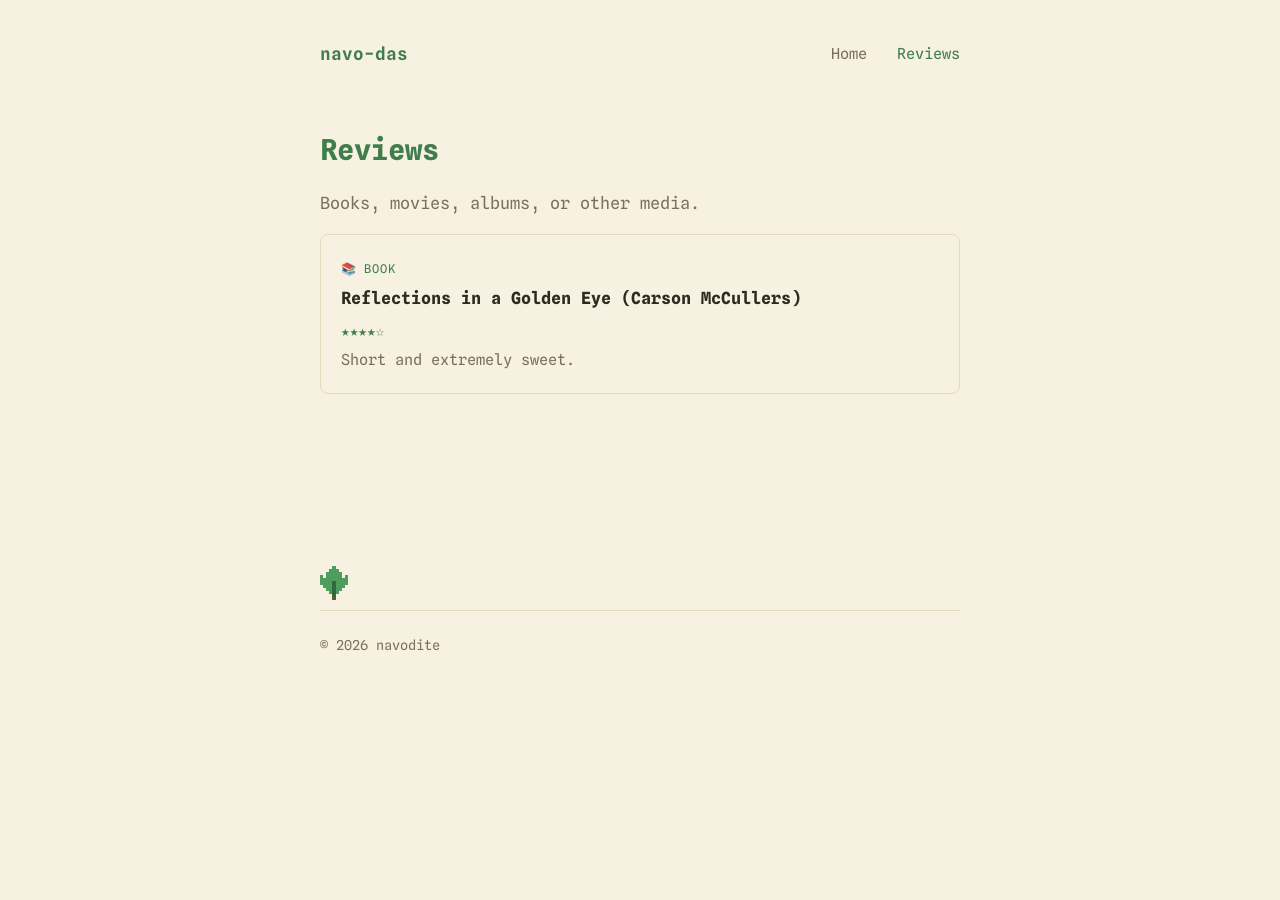
==== blog/index.html @ 0d3fb1ba "rename blog to review in nav" ====
<!DOCTYPE html>
<html lang="en">
<head>
  <meta charset="UTF-8">
  <meta name="viewport" content="width=device-width, initial-scale=1.0">
  <title>Reviews — navo-das</title>
  <link rel="preconnect" href="https://fonts.googleapis.com">
  <link rel="preconnect" href="https://fonts.gstatic.com" crossorigin>
  <link href="https://fonts.googleapis.com/css2?family=Spline+Sans+Mono:wght@400;500;600;700&display=swap" rel="stylesheet">
  <link rel="stylesheet" href="../css/style.css">
</head>
<body>
  <div class="wrapper">
    <header class="site-header">
      <a class="brand" href="../index.html">navo-das</a>
      <nav class="site-nav">
        <a href="../index.html">Home</a>
        <a href="index.html" class="active">Reviews</a>
      </nav>
    </header>

    <main>
      <h1>Reviews</h1>
      <p class="tagline">Books, movies, albums, or other media.</p>

      <!--
        Add one review-entry per review, newest first, e.g.:

        <div class="review-entry">
          <span class="review-category">Book</span>
          <h3><a class="title-link" href="posts/your-review.html">Title</a></h3>
          <span class="review-rating">★★★★☆</span>
          <p class="excerpt">One-line summary of your take.</p>
        </div>

        Category is free text: Book, Movie, or Album.
        Copy blog/posts/example-post.html as a starting template for new reviews.
      -->

      <div class="review-entry">
        <span class="review-category">📚 Book</span>
        <h3><a class="title-link" href="posts/reflections-in-a-golden-eye.html">Reflections in a Golden Eye (Carson McCullers)</a></h3>
        <span class="review-rating">★★★★☆</span>
        <p class="excerpt">Short and extremely sweet.</p>
      </div>
    </main>

    <footer class="site-footer">
      &copy; 2026 navodite
    </footer>
  </div>

  <script src="../js/leaf.js" defer></script>
</body>
</html>
---- css/style.css ----
:root {
  --bg: #f7f1e1;
  --text: #2e2a20;
  --muted: #7a715c;
  --accent: #3f7d4c;
  --border: #e4d9bd;
  --max-width: 640px;
}

* {
  box-sizing: border-box;
}

body {
  margin: 0;
  padding: 0 1.5rem;
  background: var(--bg);
  color: var(--text);
  font-family: "Spline Sans Mono", ui-monospace, SFMono-Regular, Menlo, monospace;
  line-height: 1.6;
}

.wrapper {
  max-width: var(--max-width);
  margin: 0 auto;
}

header.site-header {
  display: flex;
  align-items: center;
  justify-content: space-between;
  padding: 2.5rem 0 1.5rem;
}

header.site-header a.brand {
  font-weight: 600;
  font-size: 1.1rem;
  color: var(--accent);
  text-decoration: none;
}

nav.site-nav a {
  color: var(--muted);
  text-decoration: none;
  margin-left: 1.25rem;
  font-size: 0.95rem;
}

nav.site-nav a:hover,
nav.site-nav a.active {
  color: var(--accent);
}

main {
  padding: 1rem 0 3rem;
  min-height: 50vh;
}

h1, h2, h3 {
  color: var(--accent);
}

h1 {
  font-size: 1.8rem;
  margin-bottom: 0.5rem;
}

h2 {
  font-size: 1.3rem;
  margin-top: 2rem;
}

p {
  color: var(--text);
}

p.tagline {
  color: var(--muted);
  font-size: 1.05rem;
}

a {
  color: var(--accent);
}

a:hover {
  color: var(--accent);
  text-decoration: none;
}

.links {
  margin-top: 1.5rem;
  display: flex;
  gap: 1rem;
}

.links a {
  display: flex;
  align-items: center;
  gap: 0.4rem;
  color: var(--muted);
  text-decoration: none;
  border: 1px solid var(--border);
  padding: 0.4rem 0.8rem;
  border-radius: 6px;
  font-size: 0.9rem;
}

.links a:hover {
  color: var(--accent);
  border-color: var(--accent);
}

.links .icon {
  width: 14px;
  height: 14px;
  flex-shrink: 0;
  shape-rendering: crispEdges;
}

.review-entry {
  border: 1px solid var(--border);
  border-radius: 8px;
  padding: 1.25rem;
  margin-bottom: 1rem;
}

.review-category {
  display: inline-block;
  color: var(--accent);
  font-size: 0.75rem;
  text-transform: uppercase;
  letter-spacing: 0.06em;
  margin-bottom: 0.4rem;
}

.review-entry h3 {
  margin: 0 0 0.4rem;
  font-size: 1.05rem;
}

.review-entry .excerpt {
  color: var(--muted);
  margin: 0;
  font-size: 0.95rem;
}

.review-entry a.title-link {
  color: var(--text);
  text-decoration: none;
}

.review-entry a.title-link:hover {
  color: var(--accent);
}

.review-rating {
  color: var(--accent);
  font-size: 0.9rem;
  display: inline-block;
  margin-bottom: 0.4rem;
}

.review-meta {
  display: flex;
  gap: 1rem;
  align-items: center;
  margin-bottom: 1.5rem;
}

.post-date {
  color: var(--muted);
  font-size: 0.85rem;
}

.empty-state {
  color: var(--muted);
  font-style: italic;
}

footer.site-footer {
  border-top: 1px solid var(--border);
  padding: 1.5rem 0 2.5rem;
  color: var(--muted);
  font-size: 0.85rem;
}

/* Wind-blown pixel leaf, drifting above the footer divider */

.leaf-strip {
  position: relative;
  width: 100%;
  height: 60px;
  margin-top: 0.5rem;
  overflow: hidden;
  pointer-events: none;
}

.leaf {
  position: absolute;
  top: 16px;
  left: 0;
  width: 28px;
  height: 34px;
  cursor: pointer;
  pointer-events: auto;
  shape-rendering: crispEdges;
}

.leaf.drifting {
  animation: leaf-drift 14s ease-in-out infinite;
}

.leaf.poof {
  animation: leaf-poof 0.5s ease-out forwards;
}

@keyframes leaf-drift {
  0%   { transform: translate(calc(var(--drift-w, 600px) * -0.08), 0) rotate(-8deg); }
  25%  { transform: translate(calc(var(--drift-w, 600px) * 0.22), -12px) rotate(6deg); }
  50%  { transform: translate(calc(var(--drift-w, 600px) * 0.50), 4px) rotate(-6deg); }
  75%  { transform: translate(calc(var(--drift-w, 600px) * 0.78), -8px) rotate(8deg); }
  100% { transform: translate(calc(var(--drift-w, 600px) * 1.08), 0) rotate(-8deg); }
}

@keyframes leaf-poof {
  0% { transform: scale(1) rotate(0deg); opacity: 1; }
  60% { transform: scale(1.7) rotate(30deg); opacity: 0.55; }
  100% { transform: scale(2.4) rotate(55deg); opacity: 0; }
}

@media (prefers-reduced-motion: reduce) {
  .leaf-strip {
    display: none;
  }
}
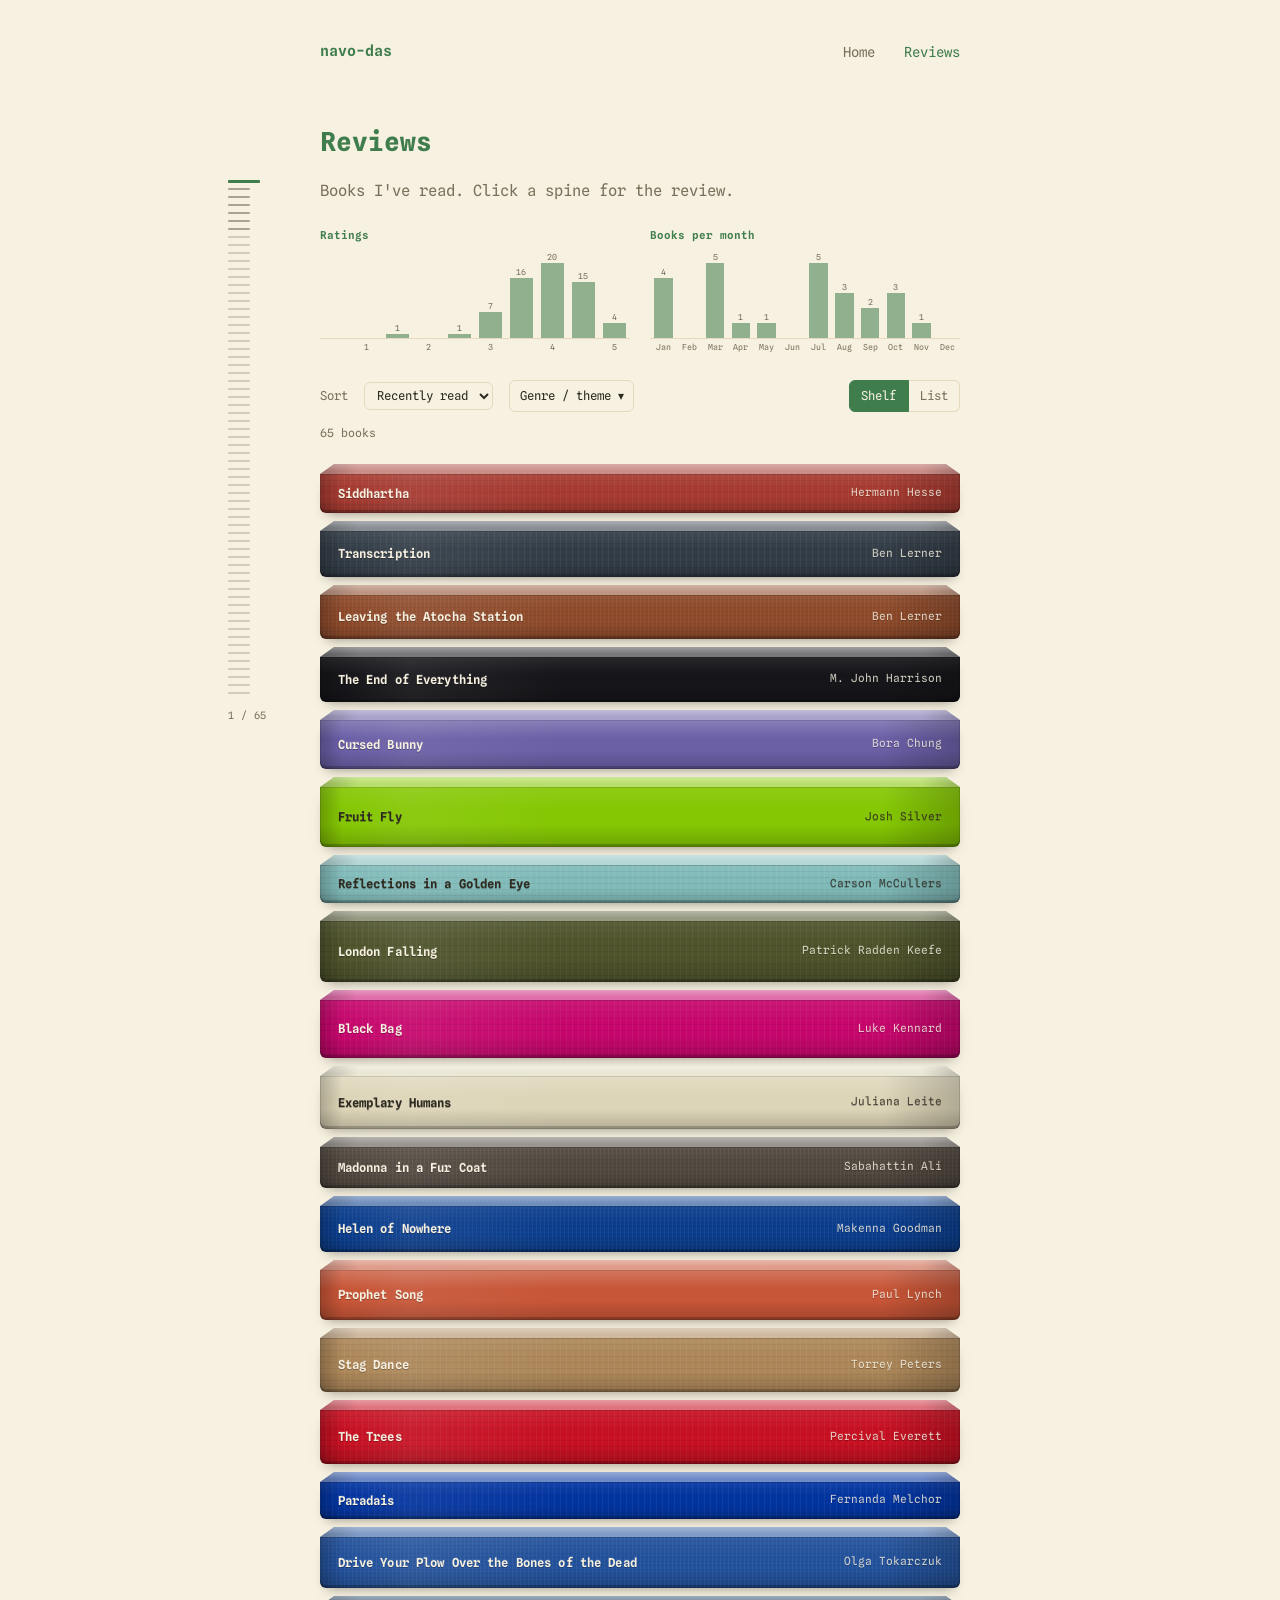
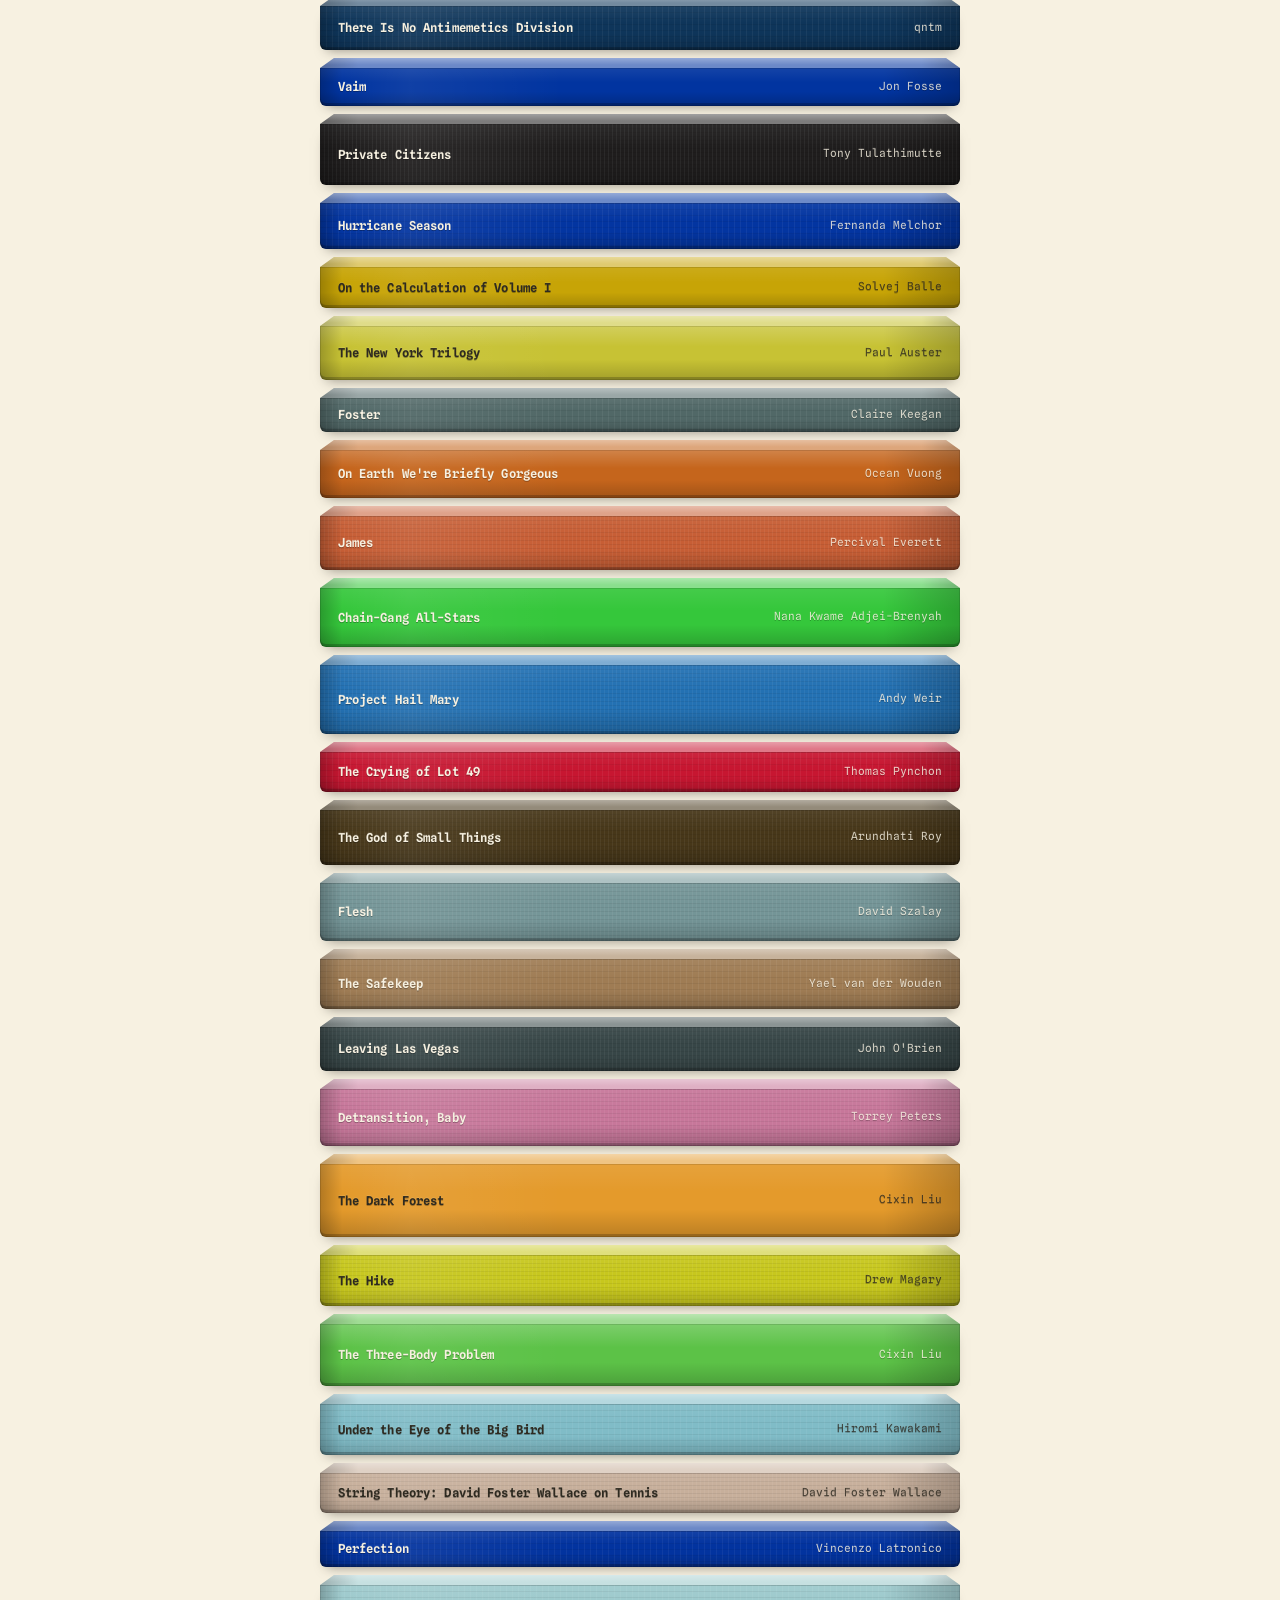
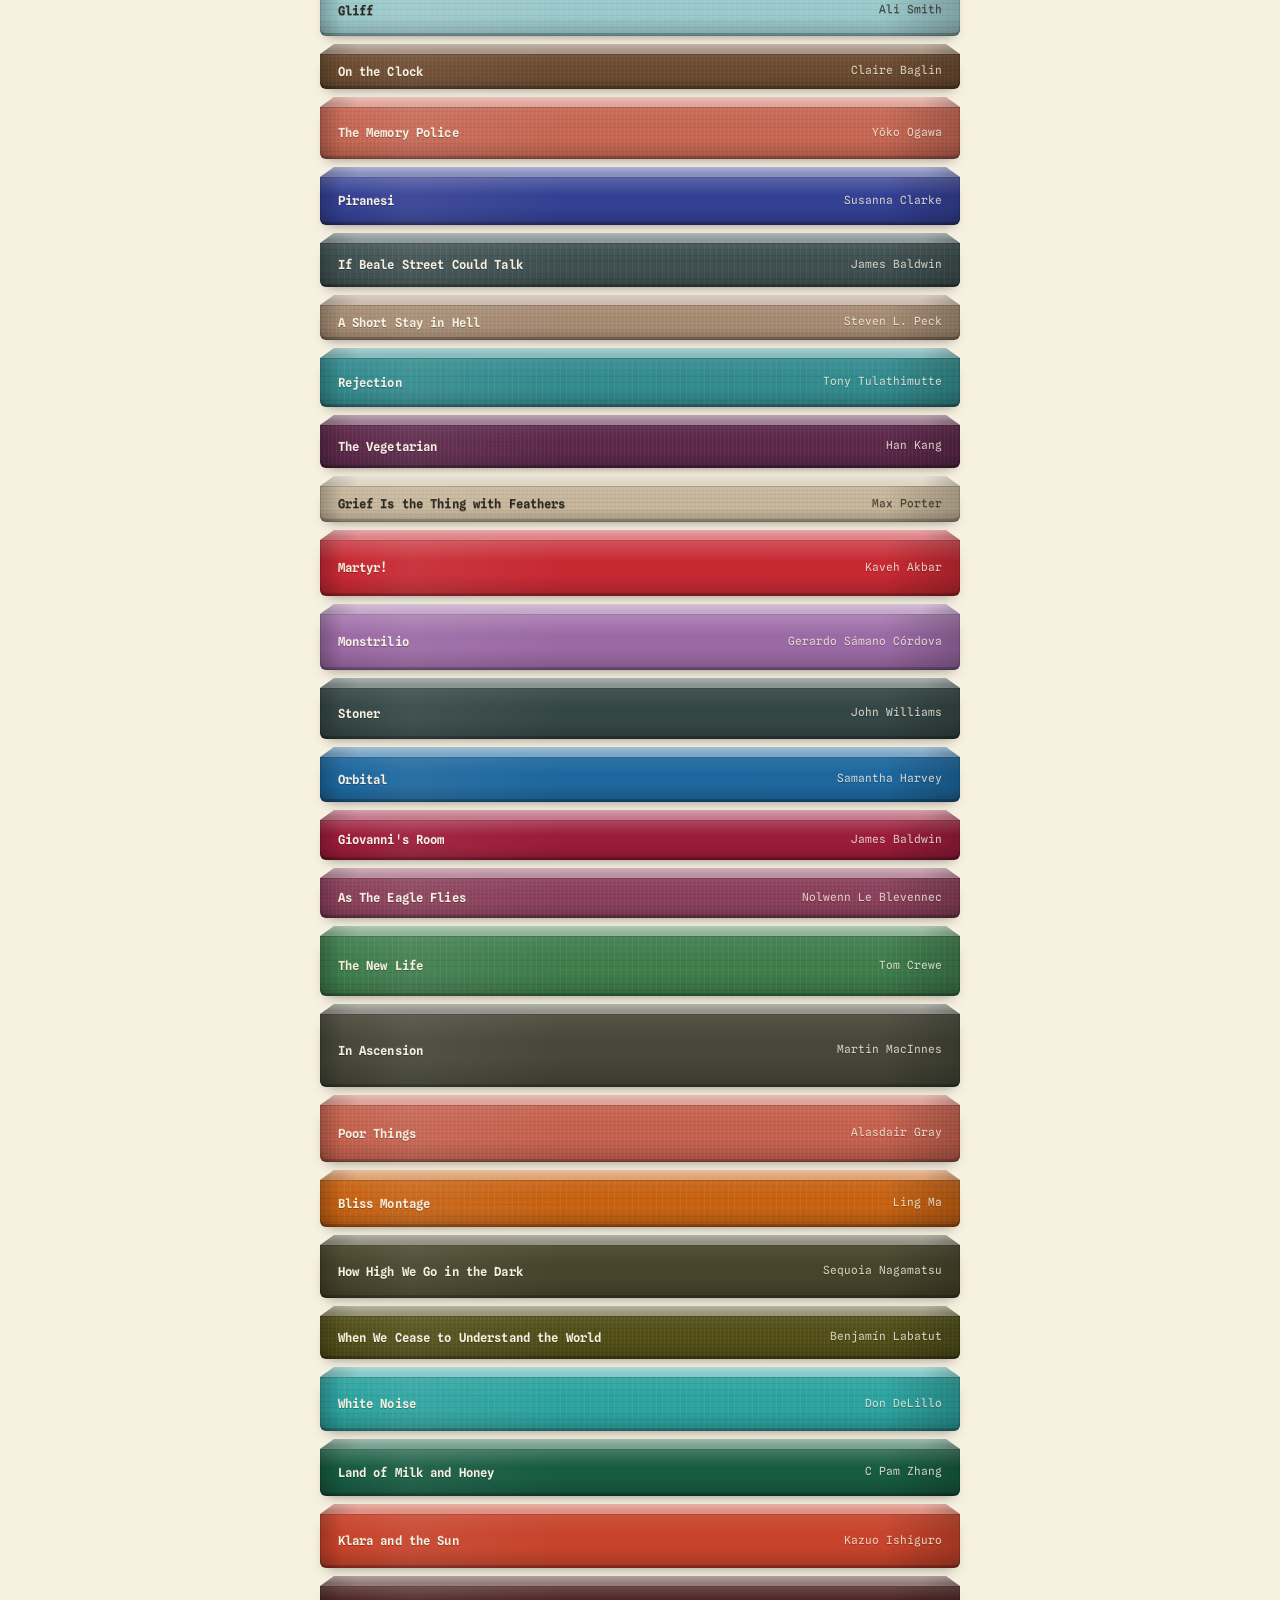
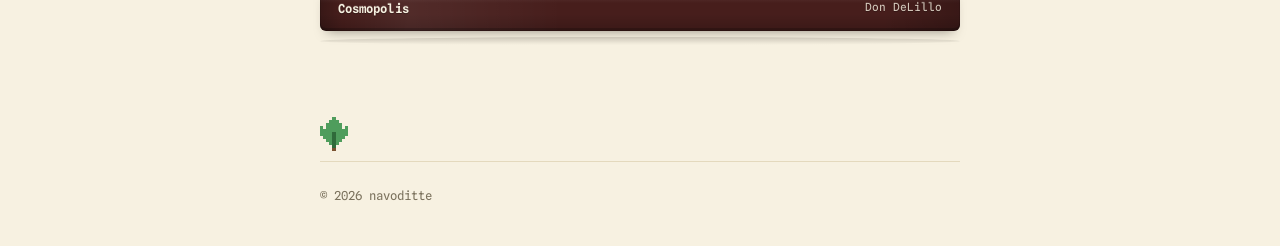
==== commit 651871e3: "Rebuild reviews as a data-driven bookshelf Books live in data/books.json (65 imported from StoryGrap" ====
--- a/blog/index.html
+++ b/blog/index.html
@@ -8,6 +8,7 @@
   <link rel="preconnect" href="https://fonts.gstatic.com" crossorigin>
   <link href="https://fonts.googleapis.com/css2?family=Spline+Sans+Mono:wght@400;500;600;700&display=swap" rel="stylesheet">
   <link rel="stylesheet" href="../css/style.css">
+  <link rel="stylesheet" href="../css/reviews.css">
 </head>
 <body>
   <div class="wrapper">
@@ -21,35 +22,57 @@
 
     <main>
       <h1>Reviews</h1>
-      <p class="tagline">Books, movies, albums, or other media.</p>
+      <p class="tagline">Books I've read. Click a spine for the review.</p>
 
-      <!--
-        Add one review-entry per review, newest first, e.g.:
+      <section class="charts" aria-label="Reading stats">
+        <figure class="chart">
+          <figcaption>Ratings</figcaption>
+          <div id="chart-ratings"></div>
+        </figure>
+        <figure class="chart">
+          <figcaption>Books per month</figcaption>
+          <div id="chart-months"></div>
+        </figure>
+      </section>
 
-        <div class="review-entry">
-          <span class="review-category">Book</span>
-          <h3><a class="title-link" href="posts/your-review.html">Title</a></h3>
-          <span class="review-rating">★★★★☆</span>
-          <p class="excerpt">One-line summary of your take.</p>
+      <div class="controls">
+        <label for="sort">Sort</label>
+        <select id="sort"></select>
+        <div class="tag-menu" id="tag-menu" hidden>
+          <button type="button" class="tag-btn" id="tag-btn" aria-haspopup="true" aria-expanded="false" aria-controls="tag-panel">
+            Genre / theme <span class="tag-badge" id="tag-badge"></span> <span aria-hidden="true">▾</span>
+          </button>
+          <div class="tag-panel" id="tag-panel" hidden role="group" aria-label="Filter by genre or theme (books must have all selected)">
+            <div class="tag-panel-head">
+              <span>Must have all selected</span>
+              <button type="button" class="tag-clear" id="tag-clear" hidden>Clear</button>
+            </div>
+            <div class="tag-list" id="tag-list"></div>
+          </div>
         </div>
+        <div class="view-toggle" id="views" role="group" aria-label="View">
+          <button type="button" data-view="shelf" aria-pressed="true">Shelf</button>
+          <button type="button" data-view="list" aria-pressed="false">List</button>
+        </div>
+      </div>
+      <p class="count" id="count" aria-live="polite"></p>
 
-        Category is free text: Book, Movie, or Album.
-        Copy blog/posts/example-post.html as a starting template for new reviews.
-      -->
-
-      <div class="review-entry">
-        <span class="review-category">📚 Book</span>
-        <h3><a class="title-link" href="posts/reflections-in-a-golden-eye.html">Reflections in a Golden Eye (Carson McCullers)</a></h3>
-        <span class="review-rating">★★★★☆</span>
-        <p class="excerpt">Short and extremely sweet.</p>
-      </div>
+      <div id="shelf" class="shelf"></div>
+      <noscript><p class="empty-state">The shelf needs JavaScript. The raw list lives in <a href="../data/books.json">books.json</a>.</p></noscript>
     </main>
 
+    <div class="backdrop" id="backdrop"></div>
+    <aside class="panel" id="panel" role="dialog" aria-modal="true" aria-labelledby="panel-title" aria-hidden="true" inert>
+      <button type="button" class="panel-close" id="panel-close" aria-label="Close review">&times;</button>
+      <div id="panel-body"></div>
+    </aside>
+
     <footer class="site-footer">
-      &copy; 2026 navodite
+      &copy; 2026 navoditte
     </footer>
   </div>
 
+  <script src="../js/reviews.js" defer></script>
   <script src="../js/leaf.js" defer></script>
 </body>
 </html>
--- a/css/style.css
+++ b/css/style.css
@@ -16,6 +16,7 @@
   padding: 0 1.5rem;
   background: var(--bg);
   color: var(--text);
+  font-size: 0.917rem;
   font-family: "Spline Sans Mono", ui-monospace, SFMono-Regular, Menlo, monospace;
   line-height: 1.6;
 }
@@ -34,7 +35,7 @@
 
 header.site-header a.brand {
   font-weight: 600;
-  font-size: 1.1rem;
+  font-size: 0.933rem;
   color: var(--accent);
   text-decoration: none;
 }
@@ -43,7 +44,7 @@
   color: var(--muted);
   text-decoration: none;
   margin-left: 1.25rem;
-  font-size: 0.95rem;
+  font-size: 0.867rem;
 }
 
 nav.site-nav a:hover,
@@ -61,12 +62,12 @@
 }
 
 h1 {
-  font-size: 1.8rem;
+  font-size: 1.633rem;
   margin-bottom: 0.5rem;
 }
 
 h2 {
-  font-size: 1.3rem;
+  font-size: 1.133rem;
   margin-top: 2rem;
 }
 
@@ -76,7 +77,7 @@
 
 p.tagline {
   color: var(--muted);
-  font-size: 1.05rem;
+  font-size: 0.967rem;
 }
 
 a {
@@ -103,7 +104,7 @@
   border: 1px solid var(--border);
   padding: 0.4rem 0.8rem;
   border-radius: 6px;
-  font-size: 0.9rem;
+  font-size: 0.817rem;
 }
 
 .links a:hover {
@@ -128,7 +129,7 @@
 .review-category {
   display: inline-block;
   color: var(--accent);
-  font-size: 0.75rem;
+  font-size: 0.667rem;
   text-transform: uppercase;
   letter-spacing: 0.06em;
   margin-bottom: 0.4rem;
@@ -136,13 +137,13 @@
 
 .review-entry h3 {
   margin: 0 0 0.4rem;
-  font-size: 1.05rem;
+  font-size: 0.883rem;
 }
 
 .review-entry .excerpt {
   color: var(--muted);
   margin: 0;
-  font-size: 0.95rem;
+  font-size: 0.867rem;
 }
 
 .review-entry a.title-link {
@@ -156,7 +157,7 @@
 
 .review-rating {
   color: var(--accent);
-  font-size: 0.9rem;
+  font-size: 0.817rem;
   display: inline-block;
   margin-bottom: 0.4rem;
 }
@@ -170,7 +171,7 @@
 
 .post-date {
   color: var(--muted);
-  font-size: 0.85rem;
+  font-size: 0.767rem;
 }
 
 .empty-state {
@@ -182,7 +183,7 @@
   border-top: 1px solid var(--border);
   padding: 1.5rem 0 2.5rem;
   color: var(--muted);
-  font-size: 0.85rem;
+  font-size: 0.767rem;
 }
 
 /* Wind-blown pixel leaf, drifting above the footer divider */
--- a/css/reviews.css
+++ b/css/reviews.css
@@ -0,0 +1,648 @@
+/* Controls */
+
+.controls {
+  display: flex;
+  flex-wrap: wrap;
+  align-items: center;
+  gap: 0.75rem 1rem;
+  margin: 1.5rem 0 0.75rem;
+  font-size: 0.767rem;
+}
+
+.controls label {
+  color: var(--muted);
+}
+
+.controls select {
+  font: inherit;
+  color: var(--text);
+  background: var(--bg);
+  border: 1px solid var(--border);
+  border-radius: 6px;
+  padding: 0.3rem 0.5rem;
+}
+
+.controls select:hover,
+.controls select:focus-visible {
+  border-color: var(--accent);
+  outline: none;
+}
+
+.view-toggle {
+  display: flex;
+  margin-left: auto;
+}
+
+.view-toggle button {
+  font: inherit;
+  color: var(--muted);
+  background: none;
+  border: 1px solid var(--border);
+  padding: 0.3rem 0.7rem;
+  cursor: pointer;
+}
+
+.view-toggle button:first-child { border-radius: 6px 0 0 6px; }
+.view-toggle button:last-child { border-radius: 0 6px 6px 0; border-left: 0; }
+
+.view-toggle button[aria-pressed="true"] {
+  color: var(--bg);
+  background: var(--accent);
+  border-color: var(--accent);
+}
+
+.chip {
+  font: inherit;
+  font-size: 0.697rem;
+  color: var(--muted);
+  background: none;
+  border: 1px solid var(--border);
+  border-radius: 999px;
+  padding: 0.15rem 0.65rem;
+  cursor: pointer;
+}
+
+.chip:hover,
+.chip.on {
+  color: var(--accent);
+  border-color: var(--accent);
+}
+
+.chip.on {
+  background: rgba(63, 125, 76, 0.1);
+}
+
+.count {
+  color: var(--muted);
+  font-size: 0.717rem;
+  margin: 0 0 1.25rem;
+}
+
+/* Tag multiselect */
+
+.tag-menu {
+  position: relative;
+}
+
+.tag-btn {
+  font: inherit;
+  color: var(--text);
+  background: var(--bg);
+  border: 1px solid var(--border);
+  border-radius: 6px;
+  padding: 0.3rem 0.6rem;
+  cursor: pointer;
+}
+
+.tag-btn:hover,
+.tag-btn:focus-visible,
+.tag-btn.active {
+  border-color: var(--accent);
+  outline: none;
+}
+
+.tag-badge:not(:empty) {
+  display: inline-block;
+  min-width: 1.3em;
+  padding: 0 0.3em;
+  margin: 0 0.1em;
+  text-align: center;
+  color: var(--bg);
+  background: var(--accent);
+  border-radius: 999px;
+  font-size: 0.667rem;
+}
+
+.tag-panel {
+  position: absolute;
+  top: calc(100% + 4px);
+  left: 0;
+  z-index: 40;
+  width: min(280px, calc(100vw - 3rem));
+  background: var(--bg);
+  border: 1px solid var(--border);
+  border-radius: 8px;
+  box-shadow: 0 8px 24px rgba(46, 42, 32, 0.12);
+}
+
+.tag-panel-head {
+  display: flex;
+  justify-content: space-between;
+  align-items: center;
+  padding: 0.5rem 0.75rem;
+  color: var(--muted);
+  font-size: 0.667rem;
+  border-bottom: 1px solid var(--border);
+}
+
+.tag-clear {
+  font: inherit;
+  font-size: 0.667rem;
+  color: var(--accent);
+  background: none;
+  border: 0;
+  padding: 0;
+  cursor: pointer;
+  text-decoration: underline;
+}
+
+.tag-list {
+  max-height: 260px;
+  overflow-y: auto;
+  padding: 0.25rem 0;
+}
+
+.tag-option {
+  display: flex;
+  align-items: center;
+  gap: 0.6rem;
+  padding: 0.3rem 0.75rem;
+  cursor: pointer;
+}
+
+.tag-option:hover {
+  background: rgba(63, 125, 76, 0.08);
+}
+
+.tag-option input {
+  accent-color: var(--accent);
+}
+
+.tag-name {
+  flex: 1;
+}
+
+.tag-count {
+  color: var(--muted);
+  font-size: 0.667rem;
+}
+
+/* Charts */
+
+.charts {
+  display: grid;
+  grid-template-columns: 1fr 1fr;
+  gap: 1.25rem;
+  margin: 1.5rem 0 0;
+}
+
+.chart {
+  margin: 0;
+  min-width: 0;
+}
+
+.chart figcaption {
+  color: var(--accent);
+  font-weight: 600;
+  font-size: 0.683rem;
+  margin-bottom: 0.25rem;
+}
+
+.chart-svg {
+  display: block;
+  width: 100%;
+  height: auto;
+  shape-rendering: crispEdges;
+}
+
+.chart-svg .axis {
+  stroke: var(--border);
+  stroke-width: 1;
+}
+
+.chart-svg .bar rect {
+  fill: var(--accent);
+  opacity: 0.55;
+}
+
+.chart-svg .bar.strong rect,
+.chart-svg .bar:hover rect {
+  opacity: 1;
+}
+
+.chart-svg text {
+  font-family: inherit;
+  fill: var(--muted);
+}
+
+.chart-svg .val { font-size: 8px; }
+.chart-svg .lab { font-size: 8px; }
+
+@media (max-width: 560px) {
+  .charts { grid-template-columns: 1fr; }
+}
+
+/* Stars */
+
+.stars {
+  display: inline-flex;
+  letter-spacing: 0.05em;
+  line-height: 1;
+}
+
+.star {
+  background: linear-gradient(90deg, var(--accent) var(--f, 0%), var(--border) var(--f, 0%));
+  -webkit-background-clip: text;
+  background-clip: text;
+  color: transparent;
+}
+
+/* Shelf view: a stack of lit slabs */
+
+@property --sheen {
+  syntax: "<percentage>";
+  inherits: false;
+  initial-value: 140%;
+}
+
+.stack {
+  --weave-coarse: url("data:image/svg+xml,%3Csvg xmlns='http://www.w3.org/2000/svg' width='6' height='6'%3E%3Crect width='6' height='1' fill='%23000' fill-opacity='.06'/%3E%3Crect width='1' height='6' fill='%23fff' fill-opacity='.05'/%3E%3C/svg%3E");
+  --weave: url("data:image/svg+xml,%3Csvg xmlns='http://www.w3.org/2000/svg' width='4' height='4'%3E%3Crect width='4' height='1' fill='%23000' fill-opacity='.06'/%3E%3Crect width='1' height='4' fill='%23fff' fill-opacity='.05'/%3E%3C/svg%3E");
+
+  display: flex;
+  flex-direction: column;
+  align-items: stretch;
+  gap: 18px;
+  padding-top: 12px;
+}
+
+.spine {
+  --tex-a: none;
+  --tex-size: auto;
+  --gloss: 0.08;
+
+  position: relative;
+  isolation: isolate;
+  display: flex;
+  align-items: center;
+  justify-content: space-between;
+  gap: 1rem;
+  width: 100%;
+  height: var(--h);
+  padding: 0 1.1rem;
+  font: inherit;
+  font-size: 0.767rem;
+  color: var(--fg);
+  border: 0;
+  border-radius: 0 0 6px 6px;
+  text-align: left;
+  cursor: pointer;
+  background-color: var(--c);
+  background-image:
+    linear-gradient(105deg, transparent 28%, rgba(255, 255, 255, 0.11) 50%, transparent 72%),
+    linear-gradient(90deg, rgba(0, 0, 0, 0.22) 0, rgba(0, 0, 0, 0) 3.5%, rgba(255, 255, 255, 0.06) 14%, rgba(255, 255, 255, 0) 38%, rgba(0, 0, 0, 0) 88%, rgba(0, 0, 0, 0.2) 100%),
+    linear-gradient(180deg, rgba(255, 255, 255, var(--gloss)) 0, rgba(255, 255, 255, 0) 38%, rgba(0, 0, 0, 0) 62%, rgba(0, 0, 0, 0.18) 100%),
+    var(--tex-a);
+  background-size: 260% 100%, auto, auto, var(--tex-size);
+  background-position: var(--sheen) 0, 0 0, 0 0, 0 0;
+  background-repeat: no-repeat, no-repeat, no-repeat, repeat;
+  box-shadow:
+    inset 0 -3px 0 rgba(0, 0, 0, 0.2),
+    inset 0 0 0 1px rgba(0, 0, 0, 0.12),
+    0 7px 12px -7px rgba(46, 42, 32, 0.5);
+  transition:
+    transform 0.28s cubic-bezier(0.2, 0.8, 0.2, 1),
+    box-shadow 0.28s ease,
+    opacity 0.2s ease,
+    filter 0.2s ease,
+    --sheen 0s;
+}
+
+/* the top face, seen from slightly above */
+.spine::before {
+  content: "";
+  position: absolute;
+  left: 0;
+  right: 0;
+  top: -10px;
+  height: 10px;
+  background-color: color-mix(in srgb, var(--c) 58%, #fff);
+  background-image:
+    linear-gradient(180deg, rgba(255, 255, 255, 0.28), rgba(255, 255, 255, 0) 70%),
+    linear-gradient(90deg, rgba(0, 0, 0, 0.22), rgba(0, 0, 0, 0) 6%, rgba(0, 0, 0, 0) 94%, rgba(0, 0, 0, 0.2));
+  clip-path: polygon(2.2% 0, 97.8% 0, 100% 100%, 0 100%);
+  transition: top 0.28s cubic-bezier(0.2, 0.8, 0.2, 1), height 0.28s cubic-bezier(0.2, 0.8, 0.2, 1);
+  z-index: -1;
+}
+
+/* materials */
+.spine.t-cloth { --tex-a: var(--weave); --tex-size: 4px 4px; --gloss: 0.06; }
+.spine.t-linen { --tex-a: var(--weave-coarse); --tex-size: 6px 6px; --gloss: 0.07; }
+.spine.t-plain { --gloss: 0.08; }
+.spine.t-gloss { --gloss: 0.2; }
+
+.spine-title,
+.spine-author {
+  position: relative;
+  text-shadow: 0 1px 0 rgba(0, 0, 0, 0.28), 0 -1px 0 rgba(255, 255, 255, 0.1);
+}
+
+.spine-title {
+  font-weight: 600;
+  letter-spacing: 0.01em;
+  overflow: hidden;
+  text-overflow: ellipsis;
+  white-space: nowrap;
+}
+
+.spine-author {
+  flex-shrink: 0;
+  opacity: 0.82;
+  font-size: 0.697rem;
+  max-width: 40%;
+  overflow: hidden;
+  text-overflow: ellipsis;
+  white-space: nowrap;
+}
+
+/* hover / selected: the book lifts toward you and catches the light */
+.spine:hover,
+.spine:focus-visible,
+.spine.selected {
+  --sheen: -40%;
+  transition:
+    transform 0.28s cubic-bezier(0.2, 0.8, 0.2, 1),
+    box-shadow 0.28s ease,
+    opacity 0.2s ease,
+    filter 0.2s ease,
+    --sheen 1.9s ease-out;
+  transform: translateY(-7px) scale(1.025);
+  z-index: 2;
+  box-shadow:
+    inset 0 -3px 0 rgba(0, 0, 0, 0.2),
+    inset 0 0 0 1px rgba(0, 0, 0, 0.12),
+    0 20px 22px -12px rgba(46, 42, 32, 0.55);
+}
+
+.spine:hover::before,
+.spine:focus-visible::before,
+.spine.selected::before {
+  top: -16px;
+  height: 16px;
+}
+
+.stack:hover .spine:not(:hover):not(.selected) {
+  opacity: 0.74;
+  filter: saturate(0.8);
+}
+
+.spine:focus-visible,
+.row:focus-visible,
+.chip:focus-visible,
+.view-toggle button:focus-visible,
+.panel-close:focus-visible {
+  outline: 2px solid var(--accent);
+  outline-offset: 3px;
+}
+
+.floor {
+  height: 8px;
+  margin-top: 6px;
+  background: linear-gradient(180deg, rgba(46, 42, 32, 0.16), rgba(46, 42, 32, 0));
+  border-radius: 50%;
+}
+
+/* Scroll position rail, in the left gutter */
+
+.rail {
+  position: fixed;
+  left: max(20px, calc(50vw - 320px - 92px));
+  top: 50%;
+  transform: translateY(-50%);
+  display: none;
+  flex-direction: column;
+  align-items: flex-start;
+  gap: 0.6rem;
+  z-index: 20;
+}
+
+.rail-ticks {
+  display: flex;
+  flex-direction: column;
+  height: min(62vh, calc(var(--n, 10) * 8px));
+  width: 36px;
+}
+
+.rail-tick {
+  flex: 1 1 0;
+  min-height: 3px;
+  display: flex;
+  align-items: center;
+  padding: 0;
+  background: none;
+  border: 0;
+  cursor: pointer;
+}
+
+.rail-tick::before {
+  content: "";
+  height: 2px;
+  width: 22px;
+  border-radius: 1px;
+  background: color-mix(in srgb, var(--muted) 30%, var(--bg));
+  transition: width 0.18s ease, background 0.18s ease, height 0.18s ease;
+}
+
+.rail-tick.in-view::before {
+  background: color-mix(in srgb, var(--muted) 62%, var(--bg));
+}
+
+.rail-tick.current::before {
+  width: 32px;
+  height: 3px;
+  background: var(--accent);
+}
+
+.rail-tick:hover::before {
+  width: 32px;
+  background: var(--accent);
+}
+
+.rail-count {
+  color: var(--muted);
+  font-size: 0.637rem;
+  font-variant-numeric: tabular-nums;
+  letter-spacing: 0.04em;
+}
+
+@media (min-width: 900px) {
+  .rail.show { display: flex; }
+}
+
+/* List view */
+
+.rows {
+  list-style: none;
+  margin: 0;
+  padding: 0;
+}
+
+.row {
+  display: flex;
+  justify-content: space-between;
+  align-items: baseline;
+  gap: 1rem;
+  width: 100%;
+  font: inherit;
+  color: var(--text);
+  background: none;
+  border: 0;
+  border-bottom: 1px solid var(--border);
+  padding: 0.75rem 0.25rem;
+  text-align: left;
+  cursor: pointer;
+}
+
+.row:hover .row-title,
+.row.selected .row-title {
+  color: var(--accent);
+}
+
+.row-main {
+  display: flex;
+  flex-direction: column;
+  min-width: 0;
+}
+
+.row-title {
+  font-weight: 600;
+}
+
+.row-author,
+.row-meta {
+  color: var(--muted);
+  font-size: 0.717rem;
+}
+
+.row-side {
+  display: flex;
+  flex-direction: column;
+  align-items: flex-end;
+  gap: 0.2rem;
+  flex-shrink: 0;
+  font-size: 0.767rem;
+}
+
+/* Sidebar */
+
+.backdrop {
+  position: fixed;
+  inset: 0;
+  background: rgba(46, 42, 32, 0.25);
+  opacity: 0;
+  pointer-events: none;
+  transition: opacity 0.2s ease;
+  z-index: 60;
+}
+
+.backdrop.open {
+  opacity: 1;
+  pointer-events: auto;
+}
+
+.panel {
+  position: fixed;
+  top: 0;
+  right: 0;
+  bottom: 0;
+  width: min(420px, 100vw);
+  overflow-y: auto;
+  padding: 3rem 1.5rem 2rem;
+  background: var(--bg);
+  border-left: 1px solid var(--border);
+  box-shadow: -8px 0 24px rgba(46, 42, 32, 0.08);
+  transform: translateX(100%);
+  visibility: hidden;
+  transition: transform 0.25s ease, visibility 0s linear 0.25s;
+  z-index: 70;
+}
+
+.panel.open {
+  transform: none;
+  visibility: visible;
+  transition: transform 0.25s ease;
+}
+
+.panel-close {
+  position: absolute;
+  top: 0.75rem;
+  right: 0.75rem;
+  font: inherit;
+  font-size: 1.017rem;
+  line-height: 1;
+  color: var(--muted);
+  background: none;
+  border: 1px solid var(--border);
+  border-radius: 6px;
+  padding: 0.3rem 0.55rem;
+  cursor: pointer;
+}
+
+.panel-close:hover {
+  color: var(--accent);
+  border-color: var(--accent);
+}
+
+.panel-head {
+  display: flex;
+  gap: 1rem;
+  align-items: flex-start;
+}
+
+.panel-cover {
+  width: 72px;
+  flex-shrink: 0;
+  border-radius: 2px 4px 4px 2px;
+  box-shadow: 3px 3px 0 var(--border);
+}
+
+.panel h2 {
+  margin: 0;
+  font-size: 1.033rem;
+  line-height: 1.3;
+}
+
+.panel-author {
+  margin: 0.3rem 0 0;
+  color: var(--muted);
+  font-size: 0.767rem;
+}
+
+.facts {
+  display: grid;
+  grid-template-columns: auto 1fr;
+  gap: 0.35rem 1rem;
+  margin: 1.5rem 0 1rem;
+  font-size: 0.767rem;
+}
+
+.facts dt { color: var(--muted); }
+.facts dd { margin: 0; }
+
+.panel-tags {
+  display: flex;
+  flex-wrap: wrap;
+  gap: 0.4rem;
+  margin-bottom: 1.25rem;
+}
+
+.panel-review {
+  font-size: 0.817rem;
+  border-top: 1px solid var(--border);
+  padding-top: 1rem;
+}
+
+.panel-links a {
+  margin-right: 1rem;
+  font-size: 0.767rem;
+}
+
+@media (prefers-reduced-motion: reduce) {
+  .spine,
+  .spine::before,
+  .rail-tick::before,
+  .panel,
+  .backdrop {
+    transition: none;
+  }
+}
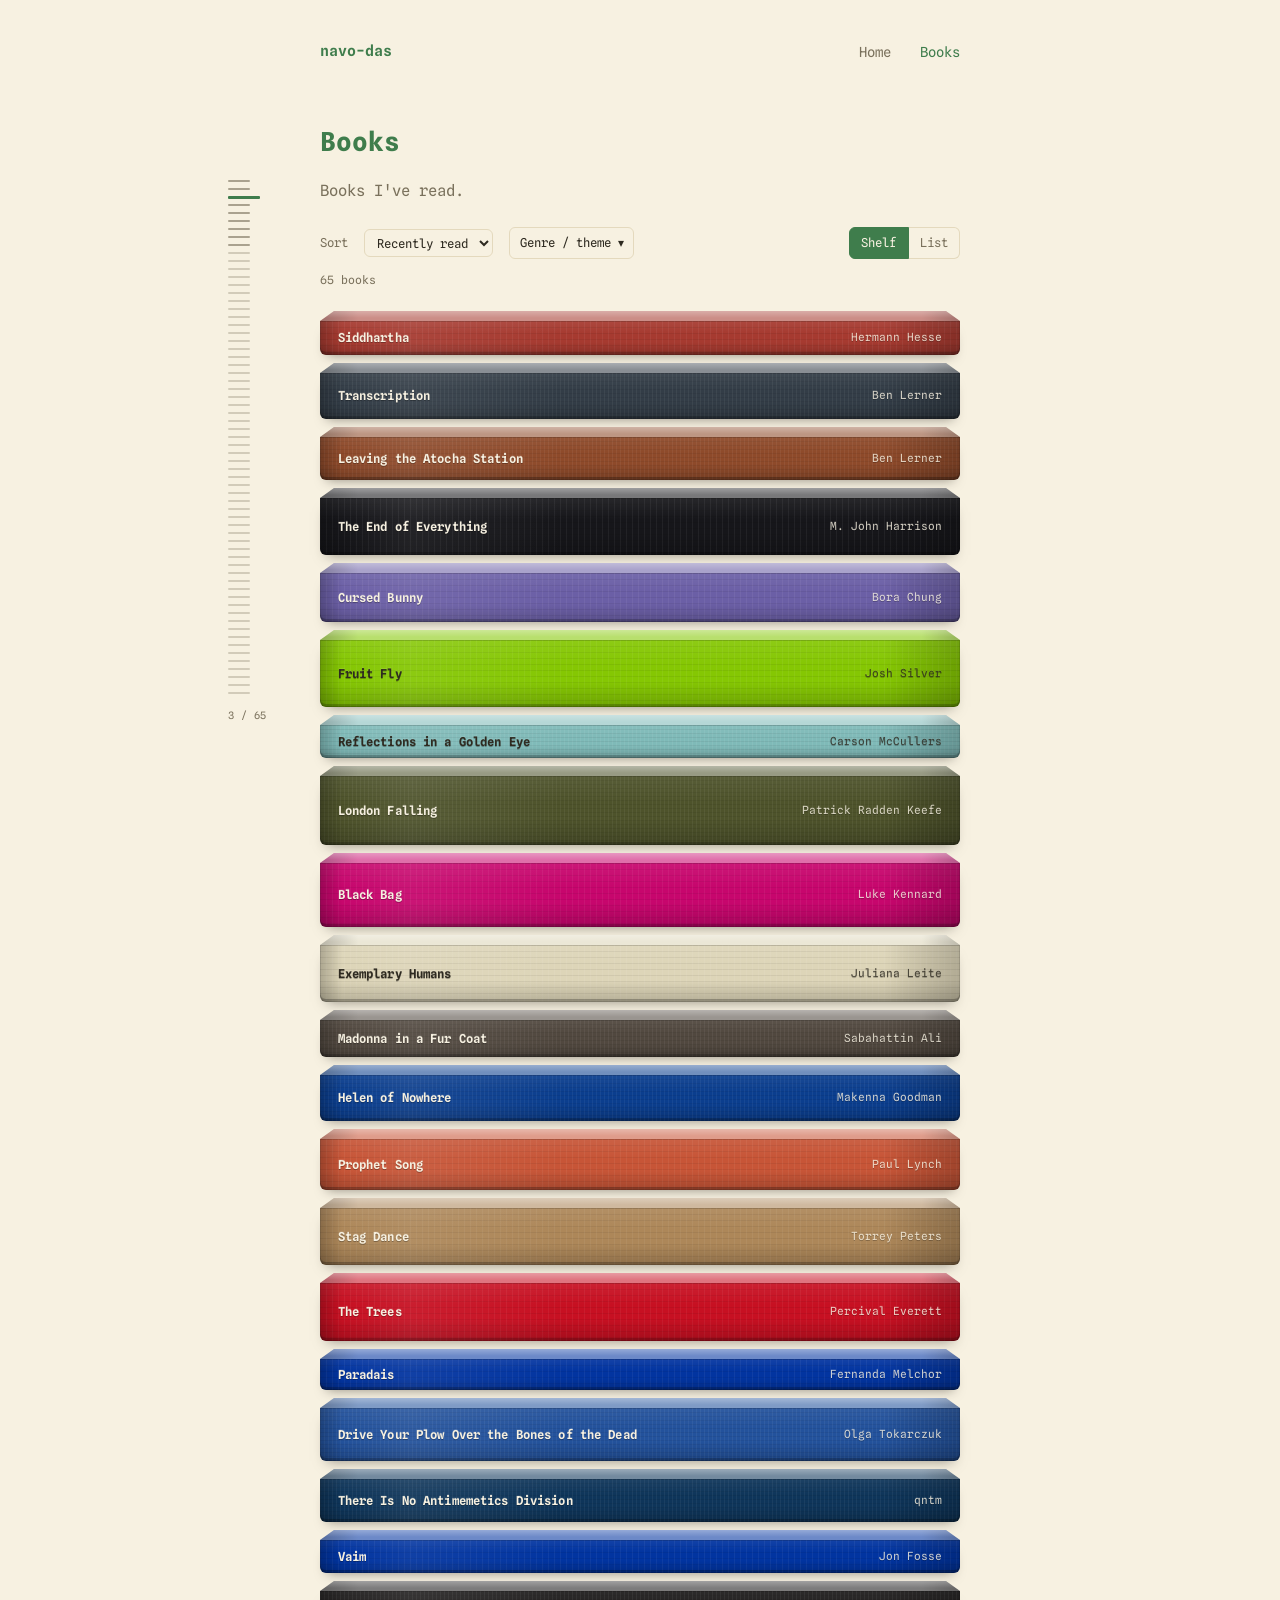
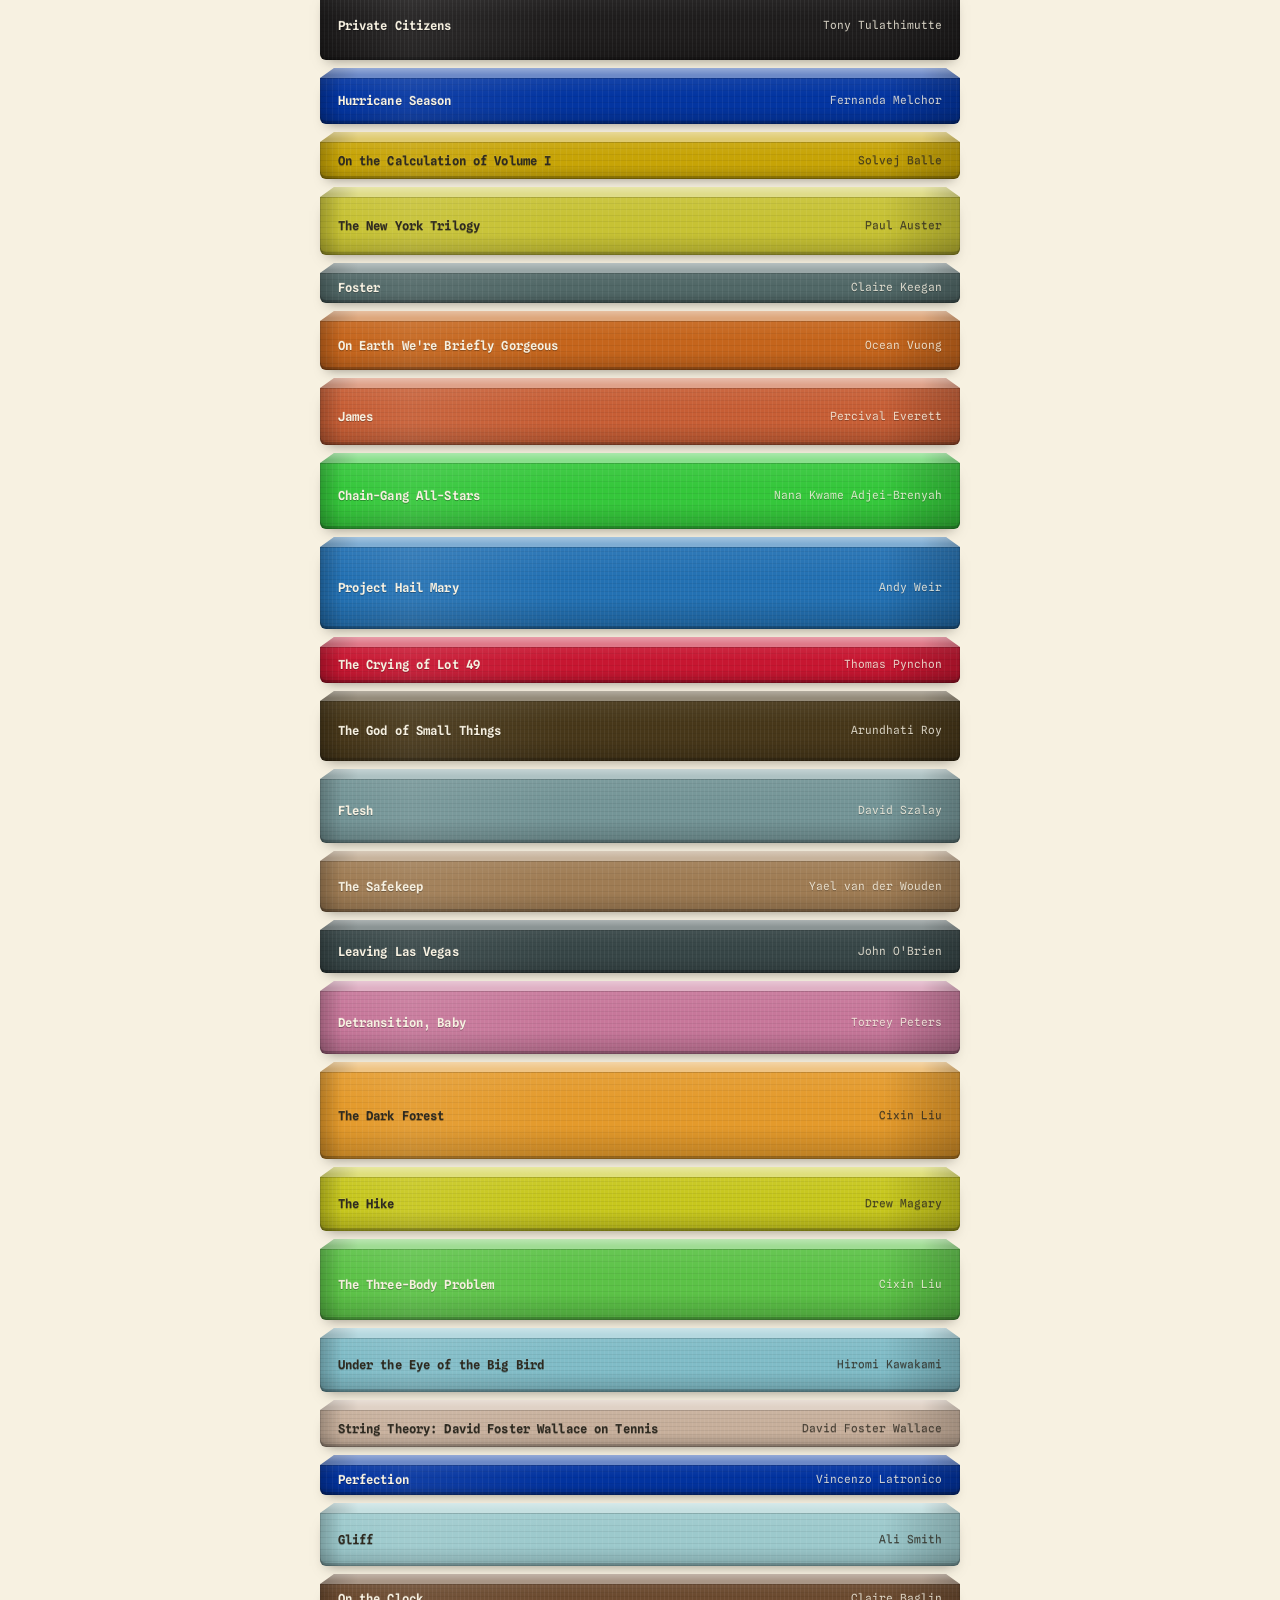
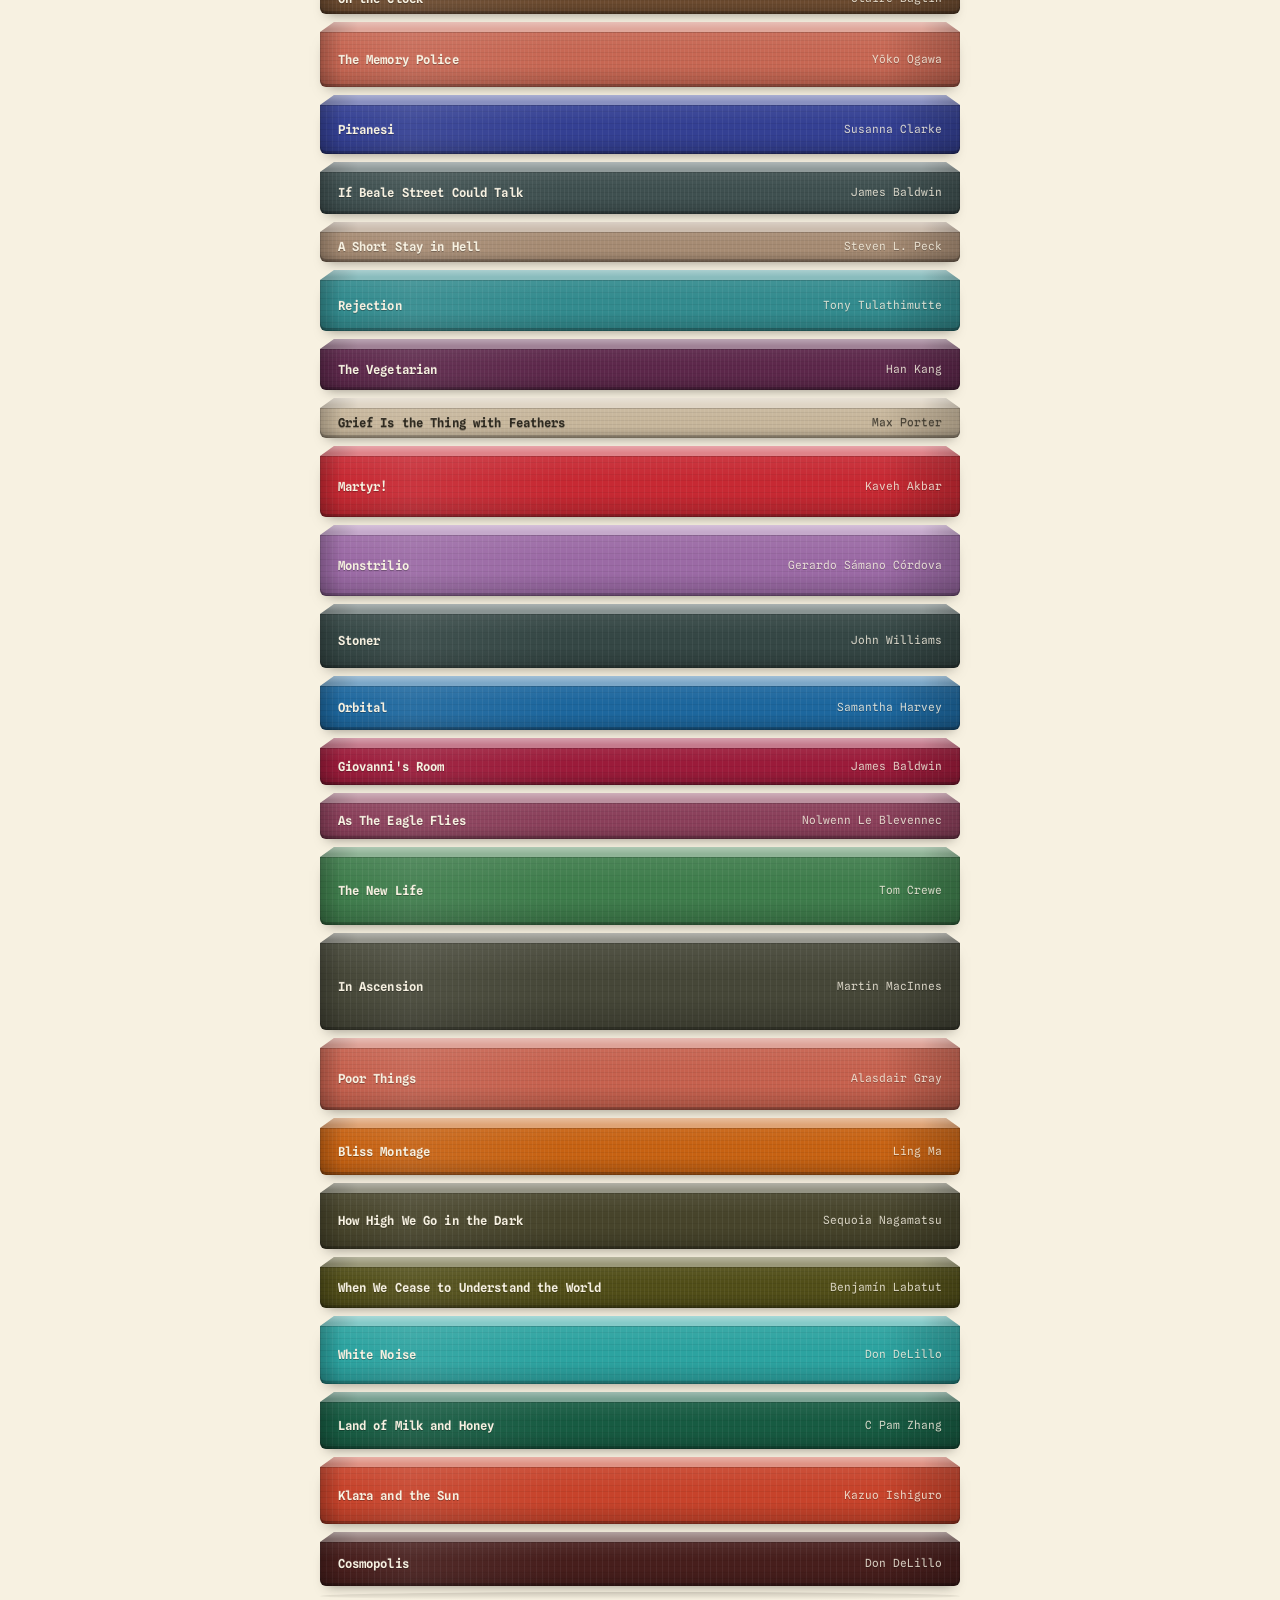
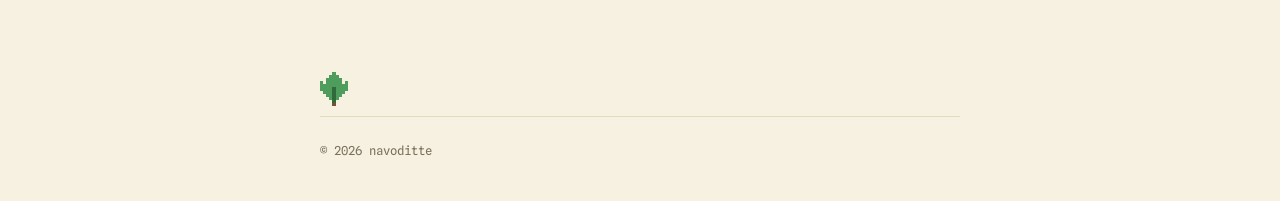
==== commit 2f90ce61: "Books page polish: hatch spines, steeper thickness, rename, agent notes All spines use the hatch tex" ====
--- a/blog/index.html
+++ b/blog/index.html
@@ -3,7 +3,7 @@
 <head>
   <meta charset="UTF-8">
   <meta name="viewport" content="width=device-width, initial-scale=1.0">
-  <title>Reviews — navo-das</title>
+  <title>Books — navo-das</title>
   <link rel="preconnect" href="https://fonts.googleapis.com">
   <link rel="preconnect" href="https://fonts.gstatic.com" crossorigin>
   <link href="https://fonts.googleapis.com/css2?family=Spline+Sans+Mono:wght@400;500;600;700&display=swap" rel="stylesheet">
@@ -11,20 +11,42 @@
   <link rel="stylesheet" href="../css/reviews.css">
 </head>
 <body>
+<!--
+  AGENT NOTES (not rendered). For AI coding agents maintaining this repo; visitors can ignore.
+
+  When a new book is added to data/books.json, enrich it from Waterstones (UK edition):
+
+  1. Search: https://www.waterstones.com/books/search/term/<title+author>. Decline cookies
+     (reject non-essential). Take the top result whose URL slug matches both the title and
+     the author: /book/<title-slug>/<author-slug>/<isbn13>. If nothing matches, say so and
+     leave the book as is rather than guessing.
+  2. Length: read the page count from that product page ("N Pages") and set "pages".
+     If the owner states a page count, theirs wins. Also fill "author" and "year" if missing.
+     Spine thickness is derived from pages (see spineHeight in js/reviews.js).
+  3. UK cover: the jacket image is
+     https://cdn.waterstones.com/bookjackets/large/<isbn[0:4]>/<isbn[4:8]>/<isbn>.jpg
+     Look at it. Set "color" (6-digit hex) to the jacket's main colour. Computing it with
+     dominant() from scripts/spine-colors.py is a good start, but check it against the image
+     and override by eye if it picks an accent rather than the main colour.
+     The "cover" field (sidebar image) comes from Open Library by default (cover id URL);
+     only use the Waterstones jacket URL there if the owner has said hotlinking is fine.
+  4. Never invent "rating", "read" or "review". Leave them blank if not given.
+  5. Reload with a hard refresh to check; the browser caches JSON and CSS aggressively.
+-->
   <div class="wrapper">
     <header class="site-header">
       <a class="brand" href="../index.html">navo-das</a>
       <nav class="site-nav">
         <a href="../index.html">Home</a>
-        <a href="index.html" class="active">Reviews</a>
+        <a href="index.html" class="active">Books</a>
       </nav>
     </header>
 
     <main>
-      <h1>Reviews</h1>
-      <p class="tagline">Books I've read. Click a spine for the review.</p>
+      <h1>Books</h1>
+      <p class="tagline">Books I've read.</p>
 
-      <section class="charts" aria-label="Reading stats">
+      <section class="charts" aria-label="Reading stats" hidden>
         <figure class="chart">
           <figcaption>Ratings</figcaption>
           <div id="chart-ratings"></div>
--- a/css/reviews.css
+++ b/css/reviews.css
@@ -184,6 +184,10 @@
   grid-template-columns: 1fr 1fr;
   gap: 1.25rem;
   margin: 1.5rem 0 0;
+}
+
+.charts[hidden] {
+  display: none;
 }
 
 .chart {
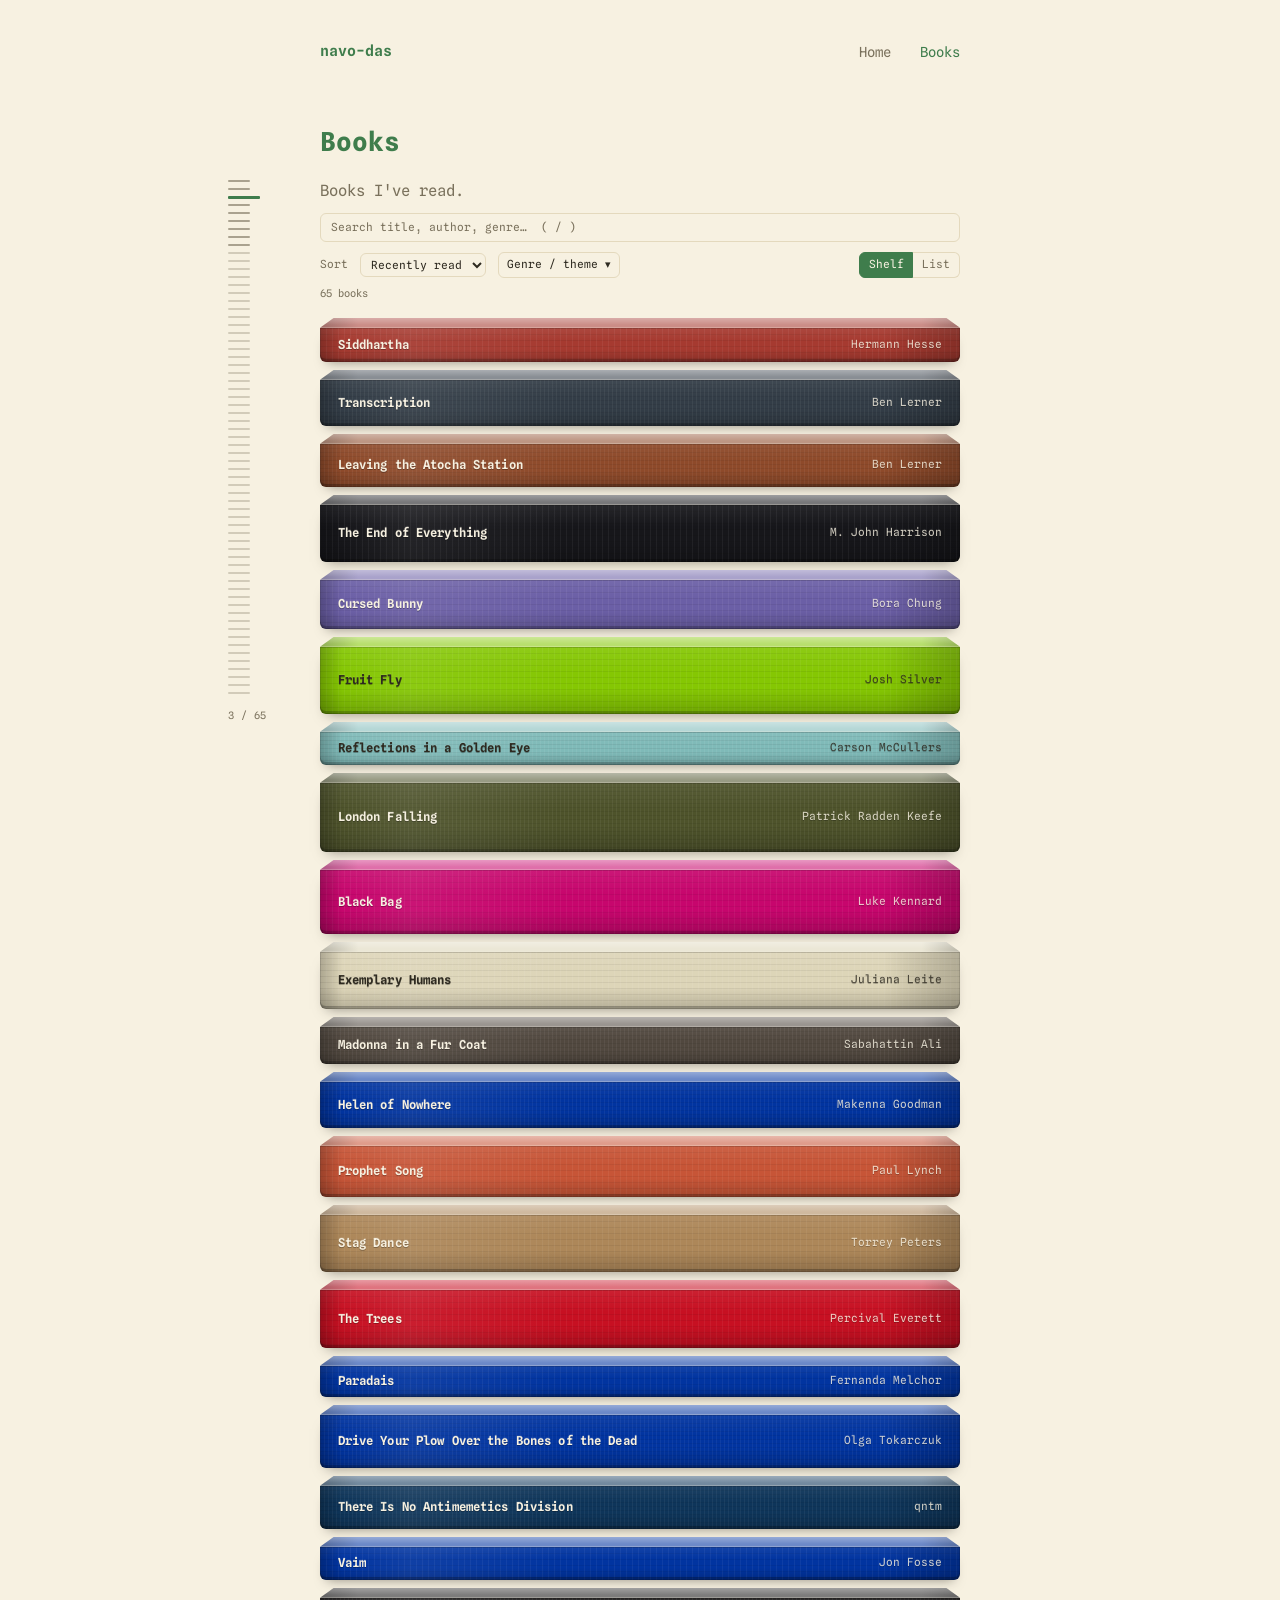
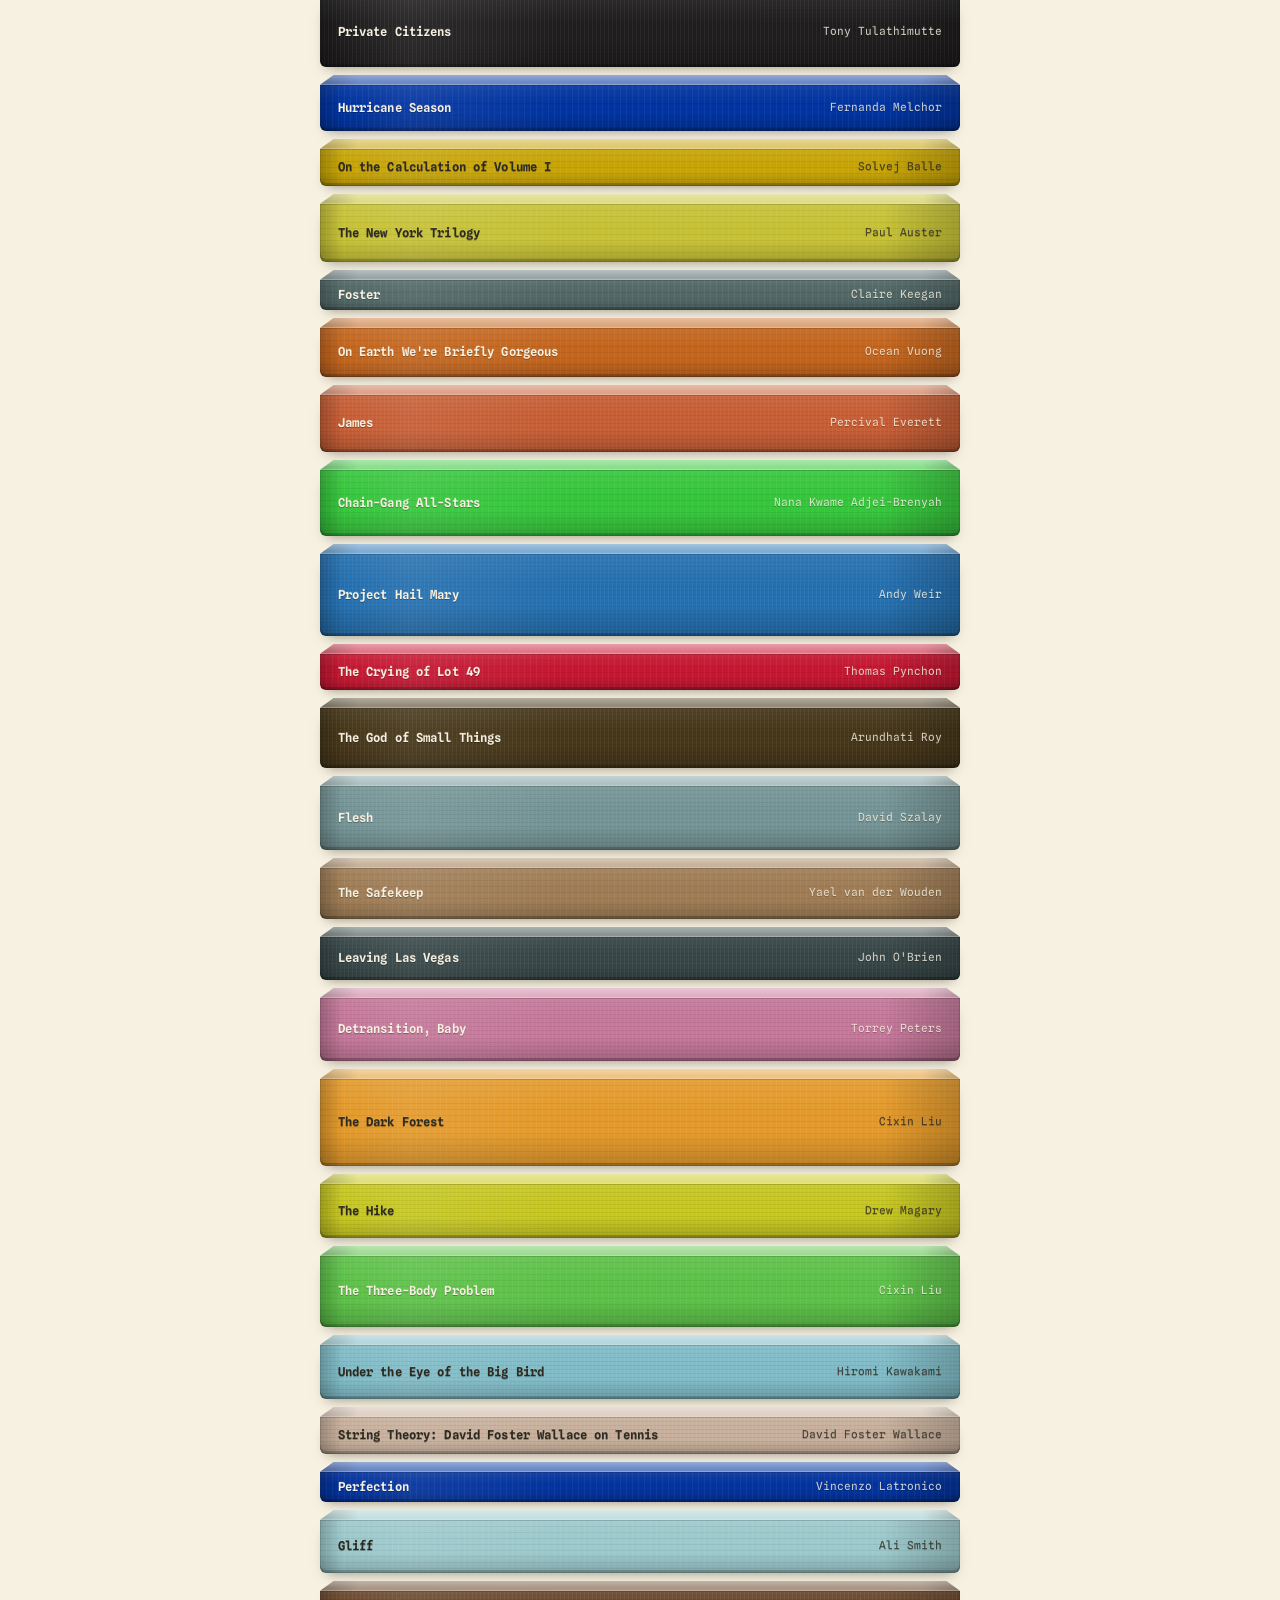
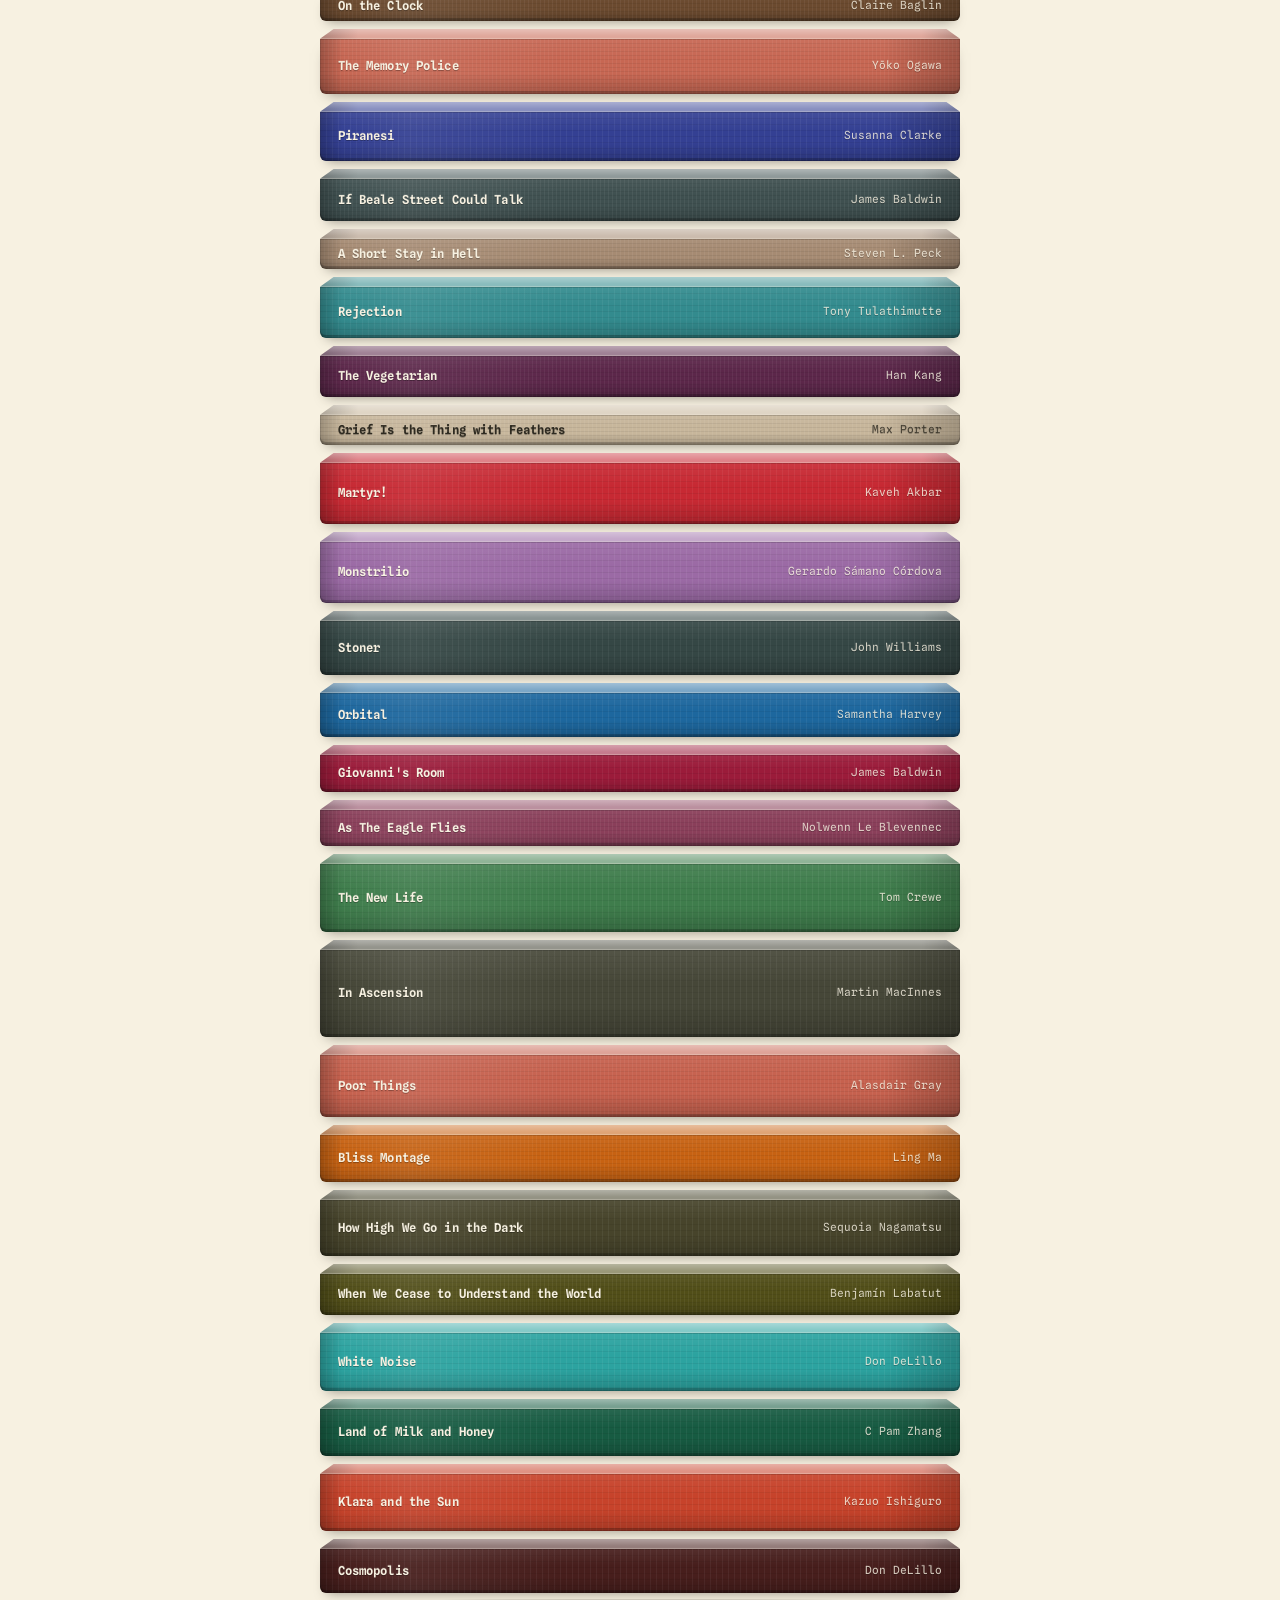
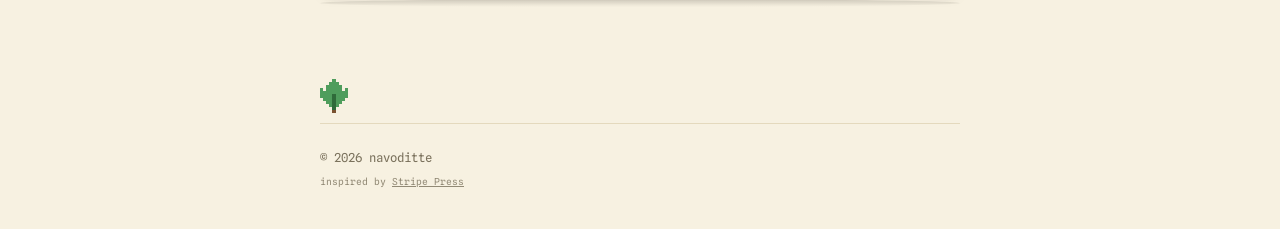
==== commit d958fb6b: "Add book search, tighten controls spacing, credit Stripe Press Search filters by title, author, year" ====
--- a/blog/index.html
+++ b/blog/index.html
@@ -57,6 +57,10 @@
         </figure>
       </section>
 
+      <div class="search">
+        <input id="search" type="search" placeholder="Search title, author, genre…  ( / )" aria-label="Search books" autocomplete="off" spellcheck="false">
+      </div>
+
       <div class="controls">
         <label for="sort">Sort</label>
         <select id="sort"></select>
@@ -91,6 +95,7 @@
 
     <footer class="site-footer">
       &copy; 2026 navoditte
+      <p class="footer-note">inspired by <a href="https://press.stripe.com/" target="_blank" rel="noopener">Stripe Press</a></p>
     </footer>
   </div>
 
--- a/css/reviews.css
+++ b/css/reviews.css
@@ -1,96 +1,127 @@
-/* Controls */
-
-.controls {
-  display: flex;
-  flex-wrap: wrap;
-  align-items: center;
-  gap: 0.75rem 1rem;
-  margin: 1.5rem 0 0.75rem;
-  font-size: 0.767rem;
-}
-
-.controls label {
-  color: var(--muted);
-}
-
-.controls select {
-  font: inherit;
-  color: var(--text);
-  background: var(--bg);
-  border: 1px solid var(--border);
-  border-radius: 6px;
-  padding: 0.3rem 0.5rem;
-}
-
-.controls select:hover,
-.controls select:focus-visible {
-  border-color: var(--accent);
-  outline: none;
-}
-
-.view-toggle {
-  display: flex;
-  margin-left: auto;
-}
-
-.view-toggle button {
-  font: inherit;
-  color: var(--muted);
-  background: none;
-  border: 1px solid var(--border);
-  padding: 0.3rem 0.7rem;
-  cursor: pointer;
-}
-
-.view-toggle button:first-child { border-radius: 6px 0 0 6px; }
-.view-toggle button:last-child { border-radius: 0 6px 6px 0; border-left: 0; }
-
-.view-toggle button[aria-pressed="true"] {
-  color: var(--bg);
-  background: var(--accent);
-  border-color: var(--accent);
-}
-
-.chip {
-  font: inherit;
-  font-size: 0.697rem;
-  color: var(--muted);
-  background: none;
-  border: 1px solid var(--border);
-  border-radius: 999px;
-  padding: 0.15rem 0.65rem;
-  cursor: pointer;
-}
-
-.chip:hover,
-.chip.on {
-  color: var(--accent);
-  border-color: var(--accent);
-}
-
-.chip.on {
-  background: rgba(63, 125, 76, 0.1);
-}
-
-.count {
-  color: var(--muted);
-  font-size: 0.717rem;
-  margin: 0 0 1.25rem;
-}
-
-/* Tag multiselect */
-
-.tag-menu {
-  position: relative;
-}
-
-.tag-btn {
+/* Search */
+
+.tagline {
+  margin-bottom: 0.6rem;
+}
+
+.search {
+  margin: 0;
+}
+
+.search input {
+  width: 100%;
   font: inherit;
   color: var(--text);
   background: var(--bg);
   border: 1px solid var(--border);
   border-radius: 6px;
   padding: 0.3rem 0.6rem;
+  font-size: 0.7rem;
+}
+
+.search input::placeholder {
+  color: var(--muted);
+}
+
+.search input:hover,
+.search input:focus-visible {
+  border-color: var(--accent);
+  outline: none;
+}
+
+/* Controls */
+
+.controls {
+  display: flex;
+  flex-wrap: wrap;
+  align-items: center;
+  gap: 0.5rem 0.75rem;
+  margin: 0.6rem 0 0.4rem;
+  font-size: 0.7rem;
+}
+
+.controls label {
+  color: var(--muted);
+}
+
+.controls select {
+  font: inherit;
+  color: var(--text);
+  background: var(--bg);
+  border: 1px solid var(--border);
+  border-radius: 6px;
+  padding: 0.2rem 0.4rem;
+}
+
+.controls select:hover,
+.controls select:focus-visible {
+  border-color: var(--accent);
+  outline: none;
+}
+
+.view-toggle {
+  display: flex;
+  margin-left: auto;
+}
+
+.view-toggle button {
+  font: inherit;
+  color: var(--muted);
+  background: none;
+  border: 1px solid var(--border);
+  padding: 0.2rem 0.55rem;
+  cursor: pointer;
+}
+
+.view-toggle button:first-child { border-radius: 6px 0 0 6px; }
+.view-toggle button:last-child { border-radius: 0 6px 6px 0; border-left: 0; }
+
+.view-toggle button[aria-pressed="true"] {
+  color: var(--bg);
+  background: var(--accent);
+  border-color: var(--accent);
+}
+
+.chip {
+  font: inherit;
+  font-size: 0.697rem;
+  color: var(--muted);
+  background: none;
+  border: 1px solid var(--border);
+  border-radius: 999px;
+  padding: 0.15rem 0.65rem;
+  cursor: pointer;
+}
+
+.chip:hover,
+.chip.on {
+  color: var(--accent);
+  border-color: var(--accent);
+}
+
+.chip.on {
+  background: rgba(63, 125, 76, 0.1);
+}
+
+.count {
+  color: var(--muted);
+  font-size: 0.65rem;
+  margin: 0 0 0.9rem;
+}
+
+/* Tag multiselect */
+
+.tag-menu {
+  position: relative;
+}
+
+.tag-btn {
+  font: inherit;
+  color: var(--text);
+  background: var(--bg);
+  border: 1px solid var(--border);
+  border-radius: 6px;
+  padding: 0.2rem 0.5rem;
   cursor: pointer;
 }
 
@@ -305,7 +336,8 @@
     inset 0 0 0 1px rgba(0, 0, 0, 0.12),
     0 7px 12px -7px rgba(46, 42, 32, 0.5);
   transition:
-    transform 0.28s cubic-bezier(0.2, 0.8, 0.2, 1),
+    translate 0.28s cubic-bezier(0.2, 0.8, 0.2, 1),
+    scale 0.28s cubic-bezier(0.2, 0.8, 0.2, 1),
     box-shadow 0.28s ease,
     opacity 0.2s ease,
     filter 0.2s ease,
@@ -365,12 +397,14 @@
 .spine.selected {
   --sheen: -40%;
   transition:
-    transform 0.28s cubic-bezier(0.2, 0.8, 0.2, 1),
+    translate 0.28s cubic-bezier(0.2, 0.8, 0.2, 1),
+    scale 0.28s cubic-bezier(0.2, 0.8, 0.2, 1),
     box-shadow 0.28s ease,
     opacity 0.2s ease,
     filter 0.2s ease,
     --sheen 1.9s ease-out;
-  transform: translateY(-7px) scale(1.025);
+  translate: 0 -7px;
+  scale: 1.025;
   z-index: 2;
   box-shadow:
     inset 0 -3px 0 rgba(0, 0, 0, 0.2),
@@ -650,3 +684,20 @@
     transition: none;
   }
 }
+
+/* Footer credit */
+
+.footer-note {
+  margin: 0.4rem 0 0;
+  color: var(--muted);
+  font-size: 0.6rem;
+  opacity: 0.8;
+}
+
+.footer-note a {
+  color: inherit;
+}
+
+.footer-note a:hover {
+  color: var(--accent);
+}
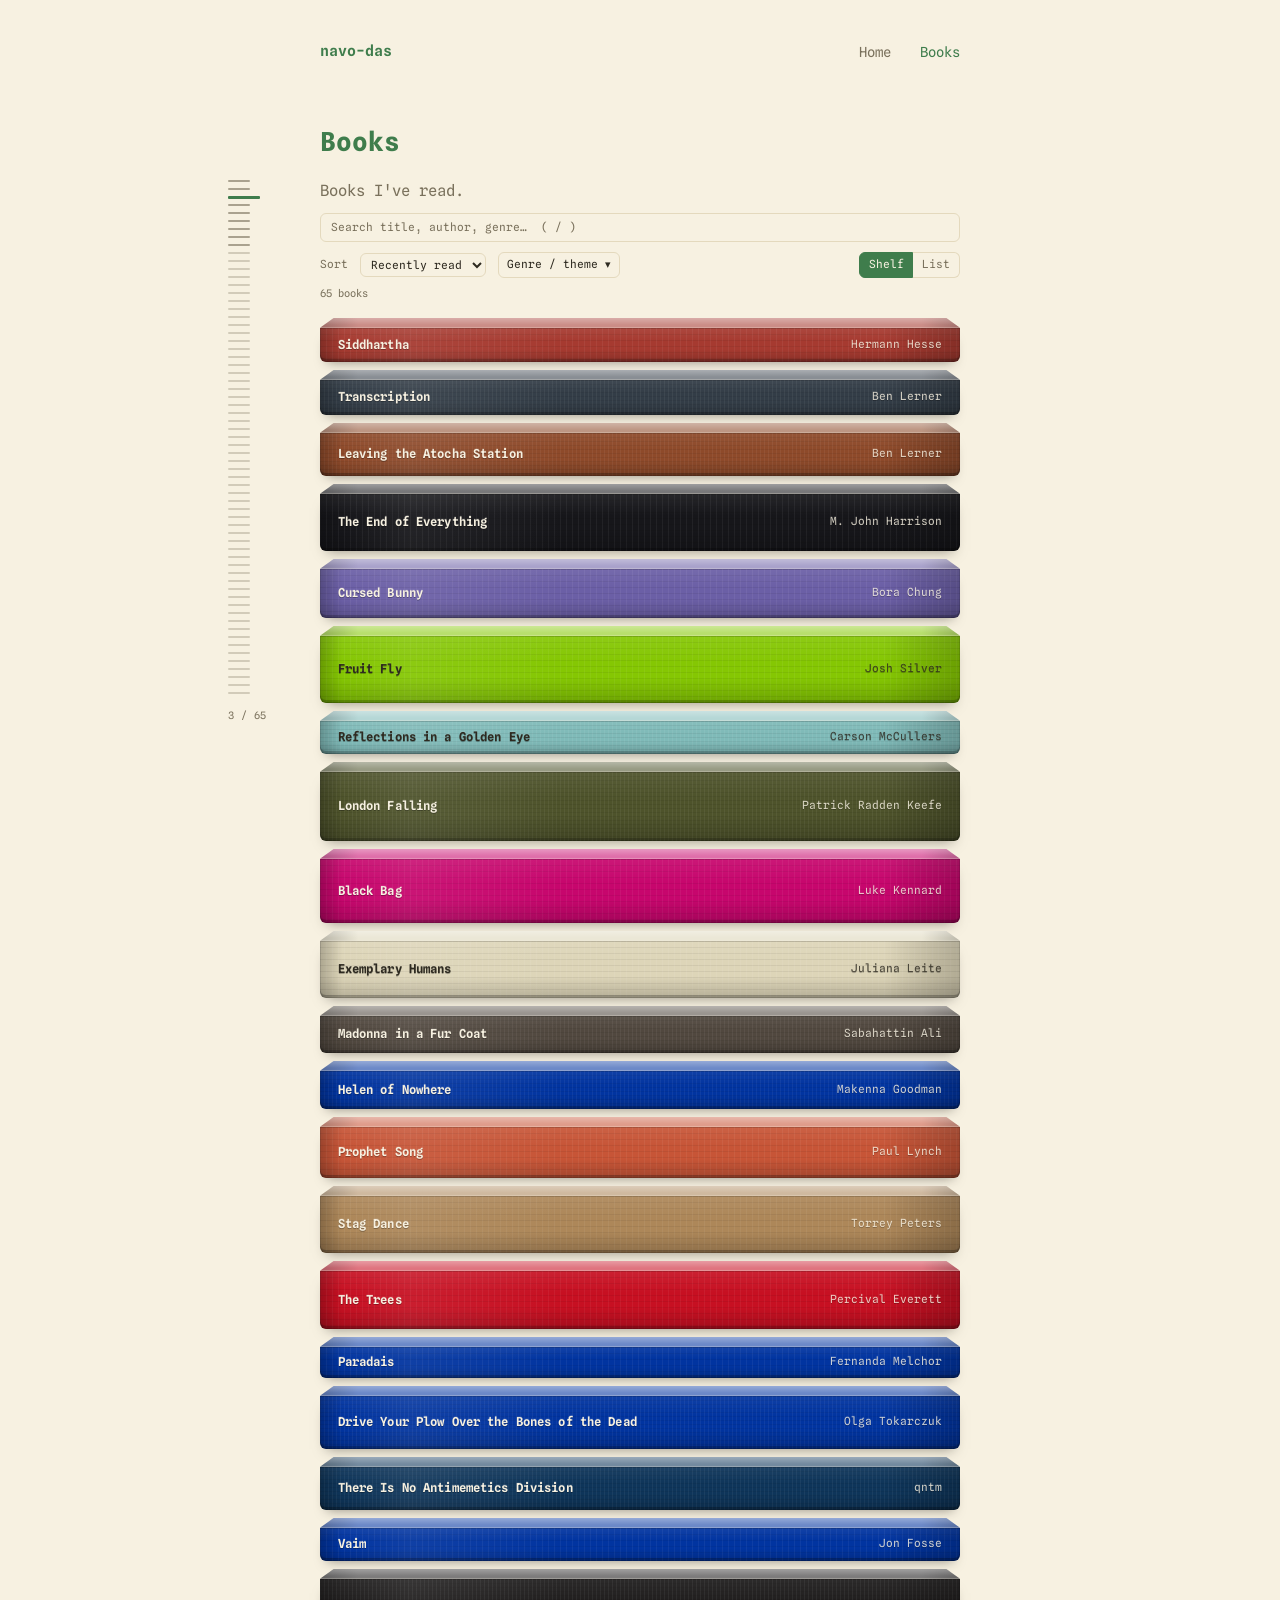
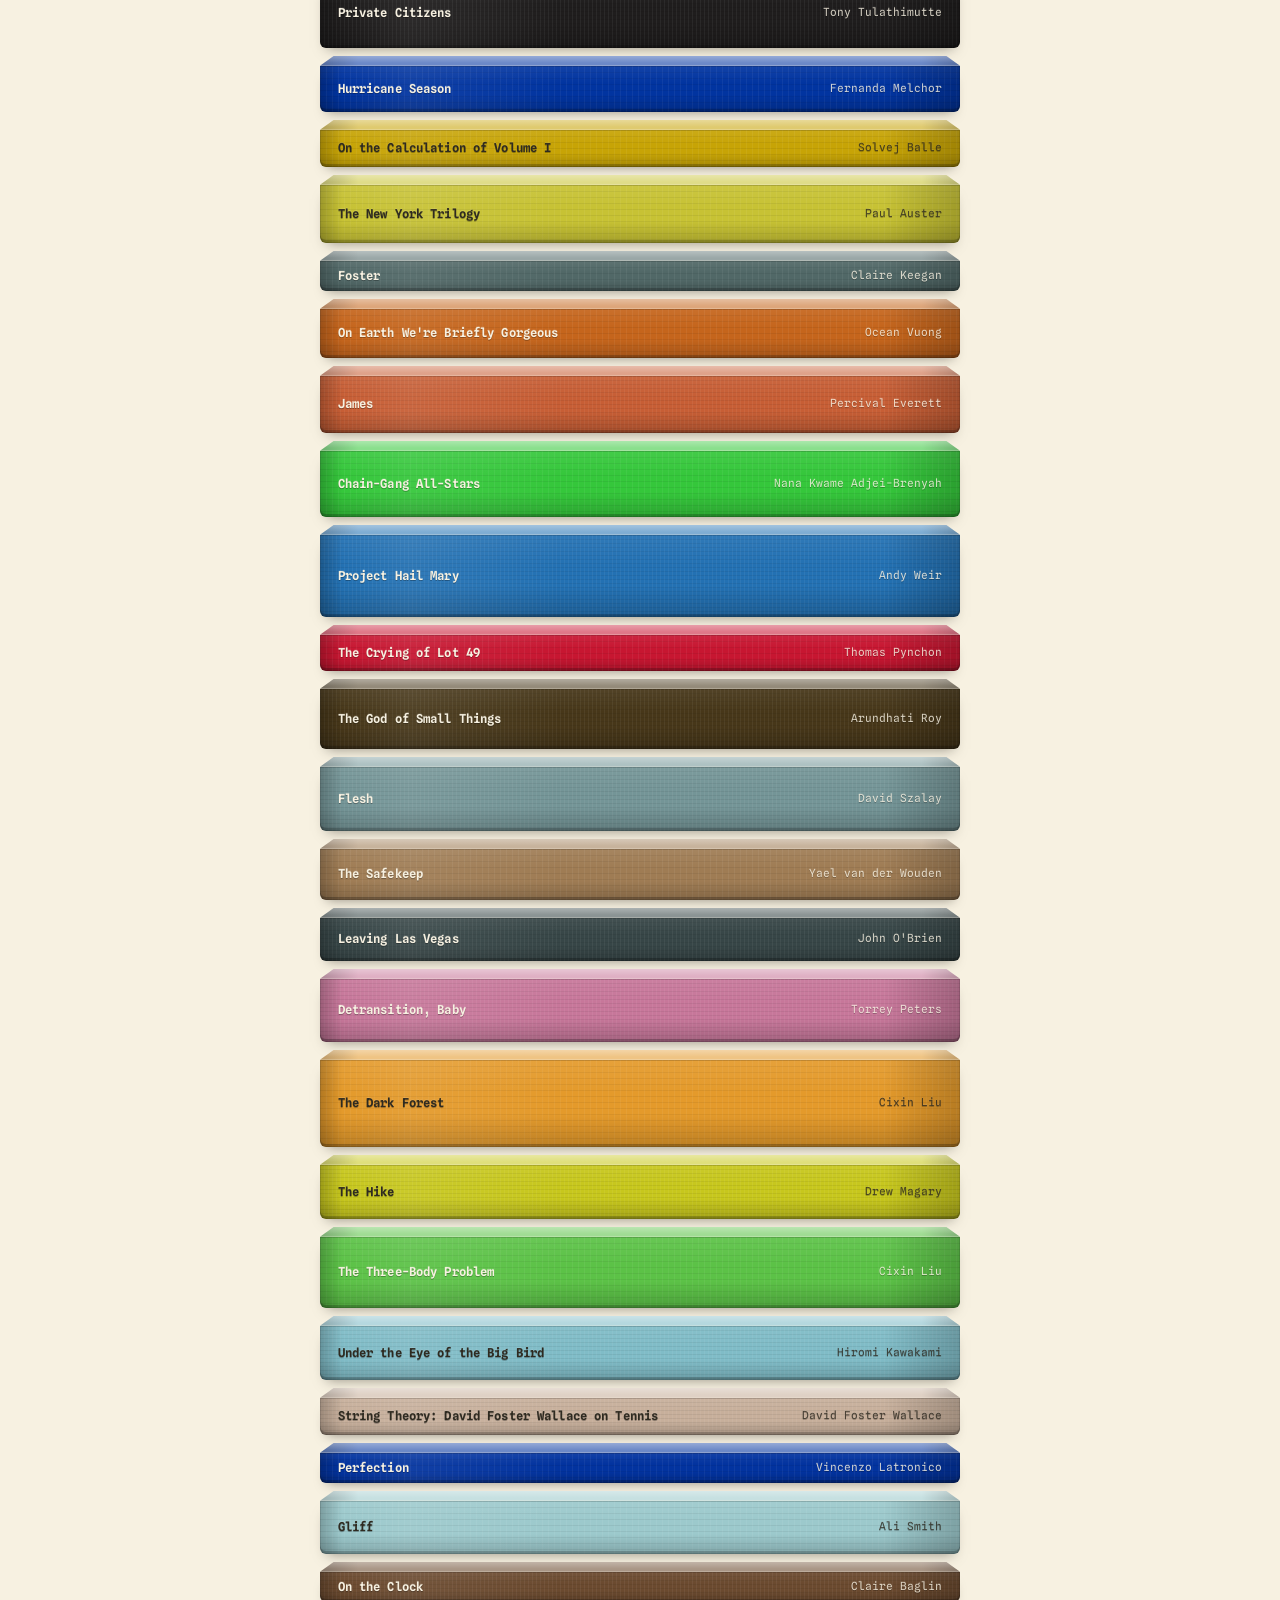
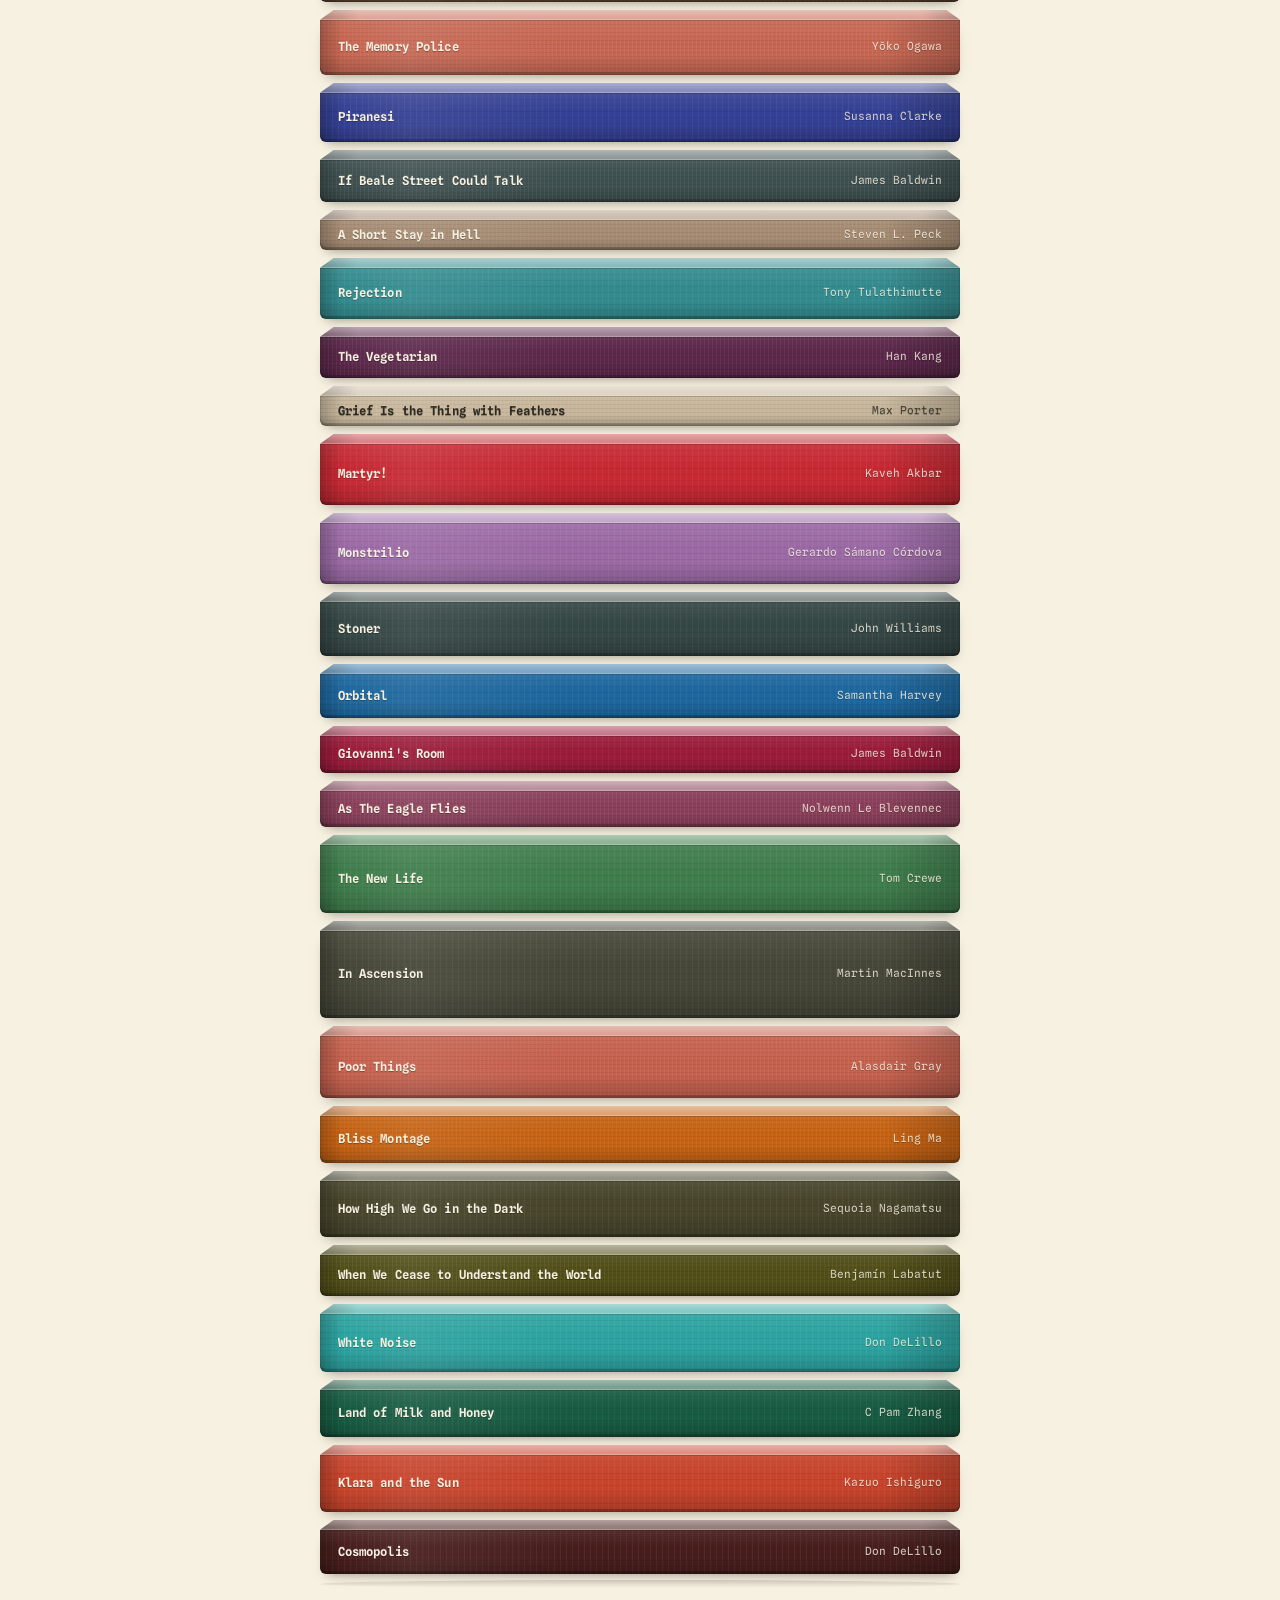
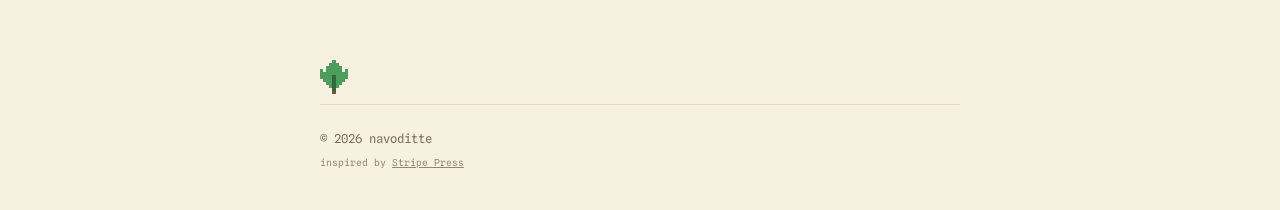
==== commit d89b5ae3: "Fix search and controls on phones; backfill missing page counts 16px inputs so iOS doesn't zoom on f" ====
--- a/blog/index.html
+++ b/blog/index.html
@@ -66,7 +66,7 @@
         <select id="sort"></select>
         <div class="tag-menu" id="tag-menu" hidden>
           <button type="button" class="tag-btn" id="tag-btn" aria-haspopup="true" aria-expanded="false" aria-controls="tag-panel">
-            Genre / theme <span class="tag-badge" id="tag-badge"></span> <span aria-hidden="true">▾</span>
+            Genre<span class="hide-sm"> / theme</span> <span class="tag-badge" id="tag-badge"></span> <span aria-hidden="true">▾</span>
           </button>
           <div class="tag-panel" id="tag-panel" hidden role="group" aria-label="Filter by genre or theme (books must have all selected)">
             <div class="tag-panel-head">
--- a/css/reviews.css
+++ b/css/reviews.css
@@ -17,6 +17,8 @@
   border-radius: 6px;
   padding: 0.3rem 0.6rem;
   font-size: 0.7rem;
+  -webkit-appearance: none;
+  appearance: none;
 }
 
 .search input::placeholder {
@@ -701,3 +703,60 @@
 .footer-note a:hover {
   color: var(--accent);
 }
+
+/* Phones: 16px controls (iOS zooms the page on focus below that) and a tidy grid */
+
+@media (max-width: 600px) {
+  .search input {
+    font-size: 16px;
+    padding: 0.5rem 0.7rem;
+  }
+
+  .controls {
+    display: grid;
+    grid-template-columns: 1.25fr 1fr;
+    gap: 0.5rem;
+    margin: 0.5rem 0 0.5rem;
+    font-size: 16px;
+  }
+
+  .controls label {
+    display: none;
+  }
+
+  .controls select,
+  .tag-btn {
+    width: 100%;
+    height: 40px;
+    padding: 0 0.5rem;
+    text-align: left;
+    white-space: nowrap;
+  }
+
+  .hide-sm {
+    display: none;
+  }
+
+  .view-toggle {
+    grid-column: 1 / -1;
+    margin-left: 0;
+  }
+
+  .view-toggle button {
+    flex: 1;
+    padding: 0.4rem 0.6rem;
+  }
+
+  .tag-menu {
+    min-width: 0;
+  }
+
+  .tag-panel {
+    left: auto;
+    right: 0;
+  }
+
+  .tag-option {
+    padding: 0.5rem 0.75rem;
+  }
+}
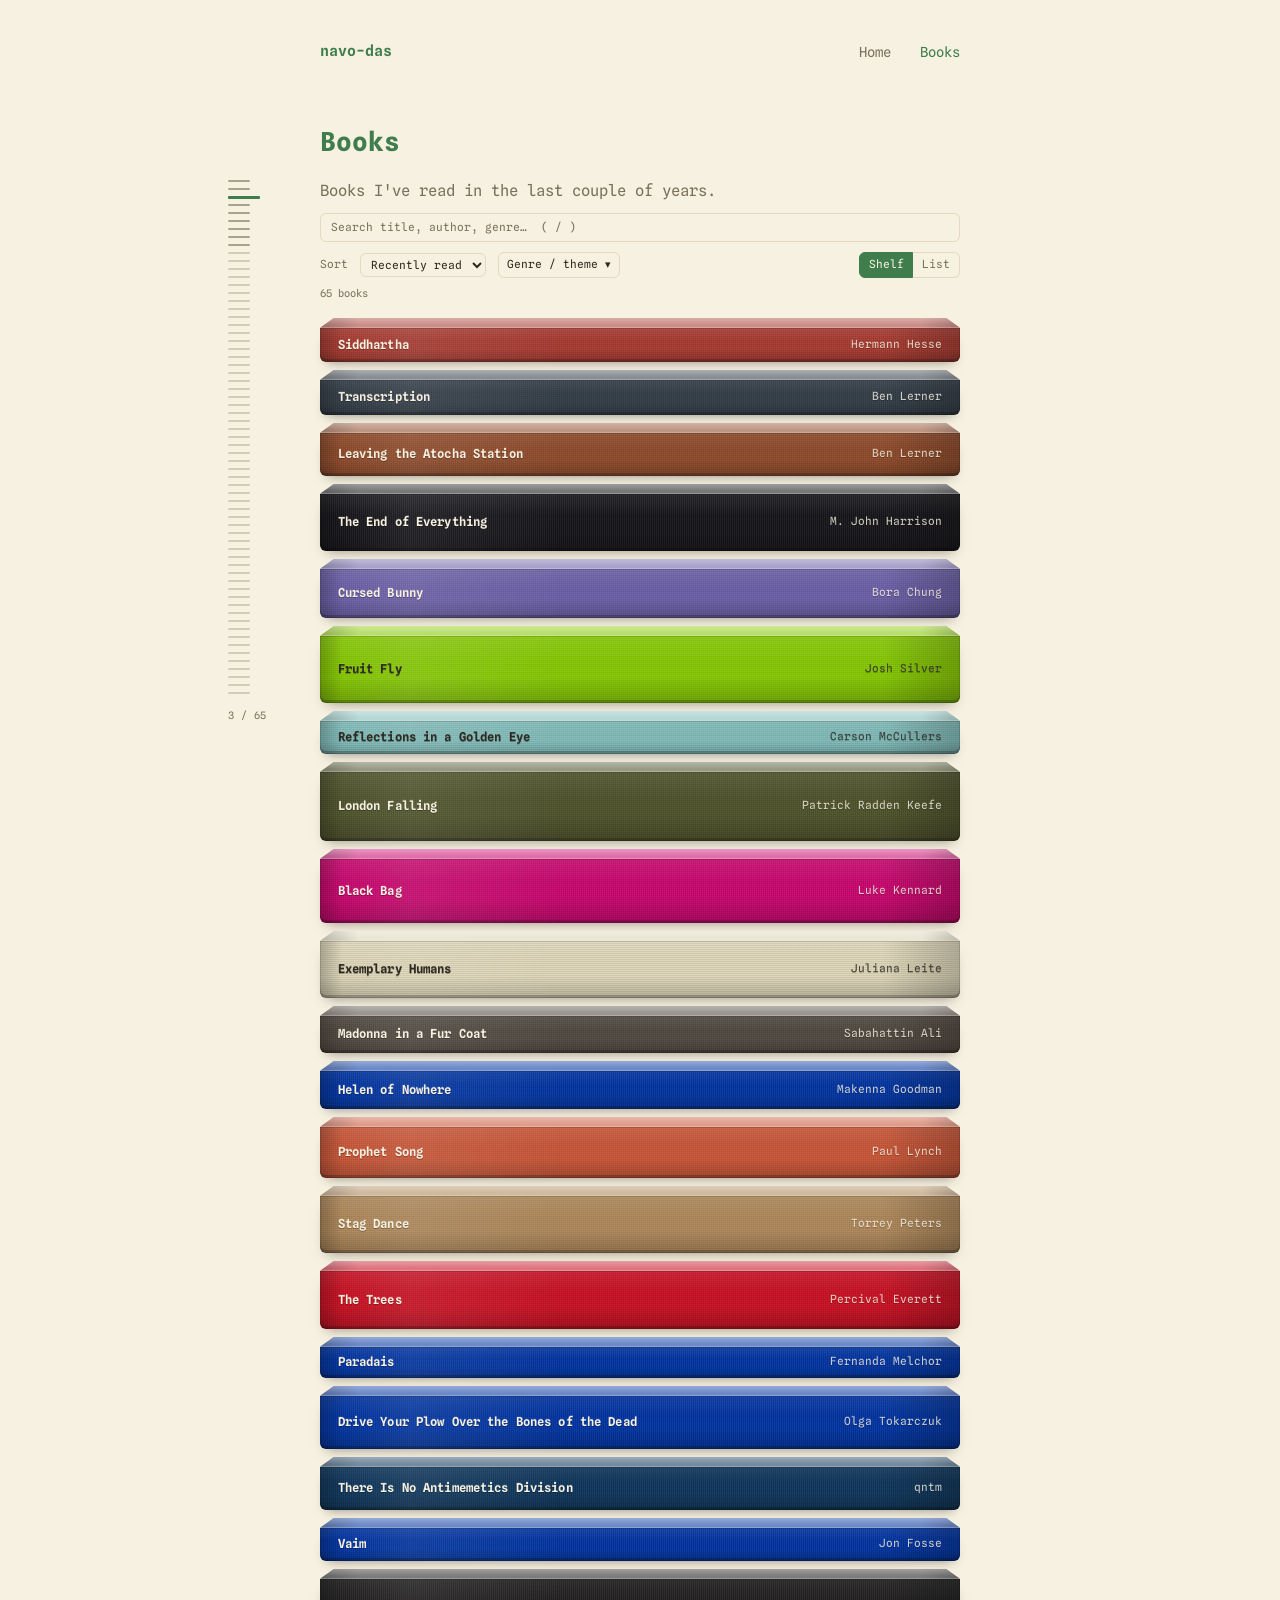
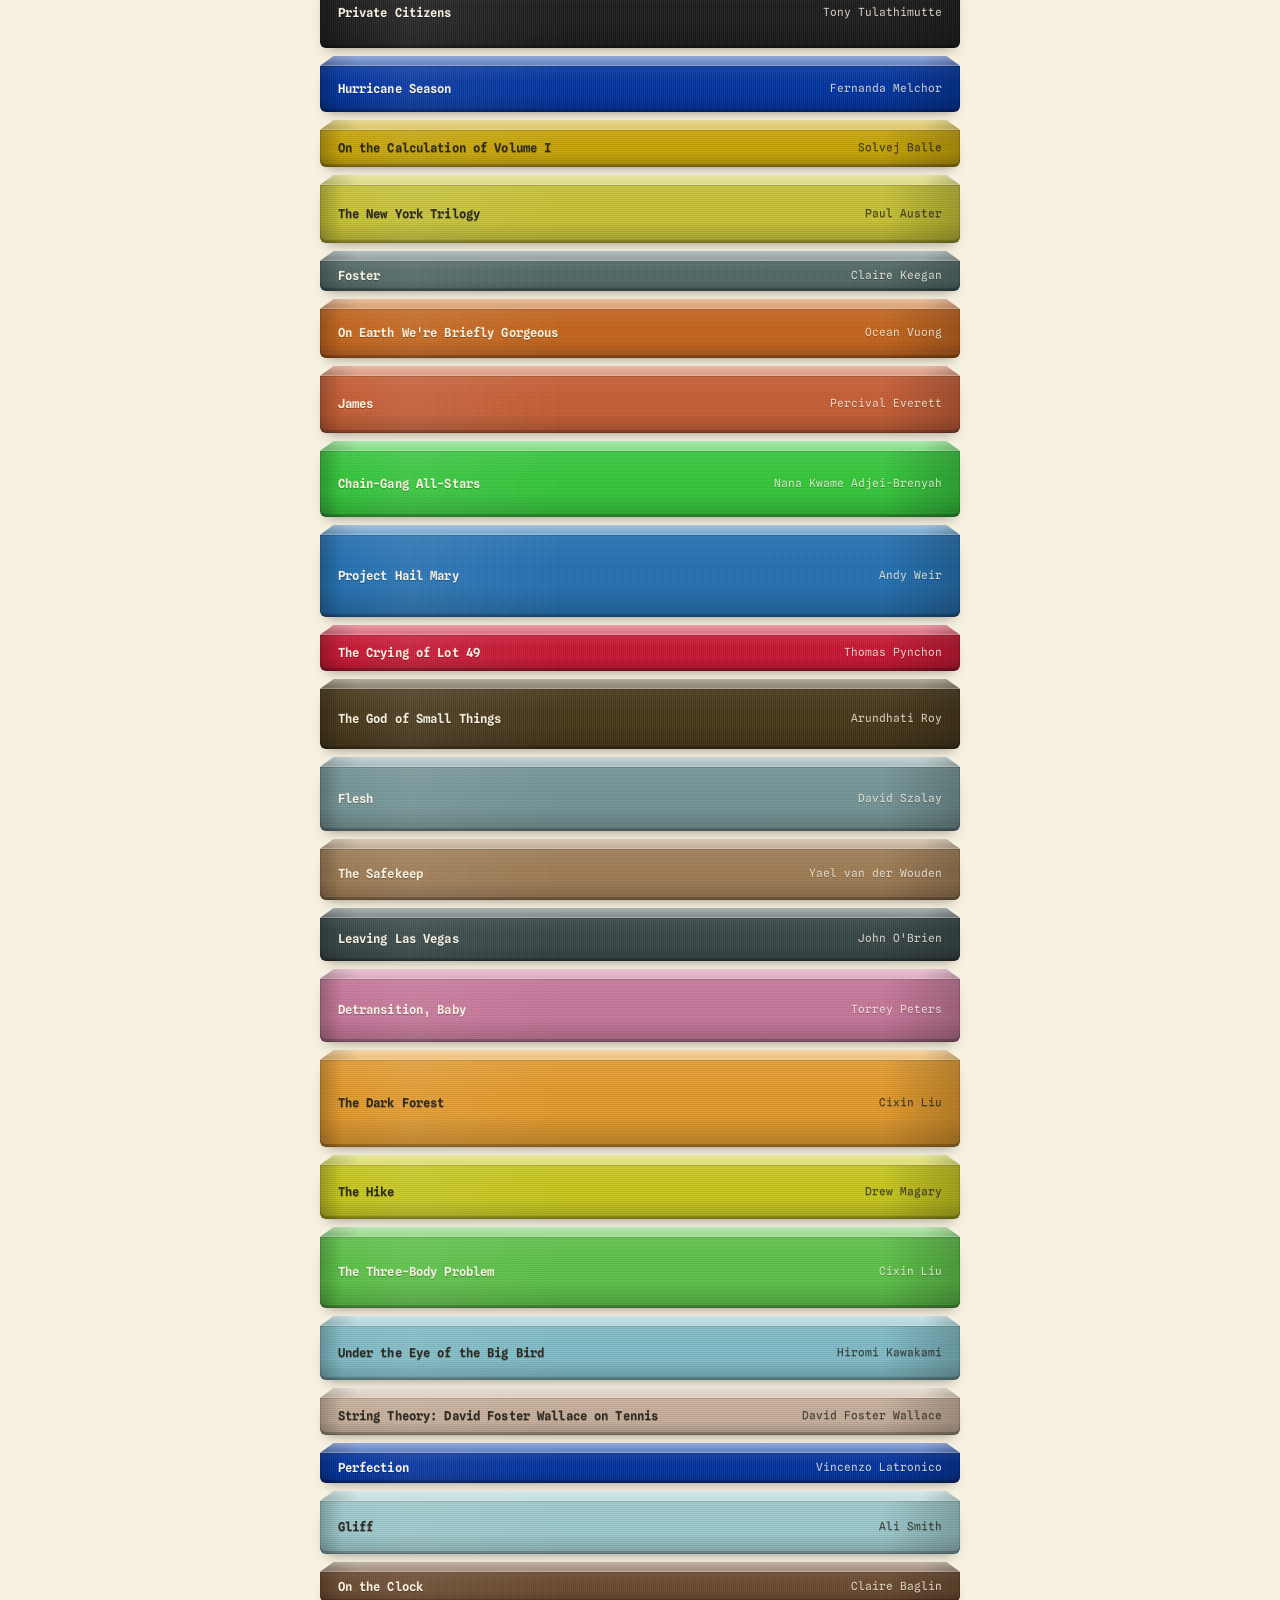
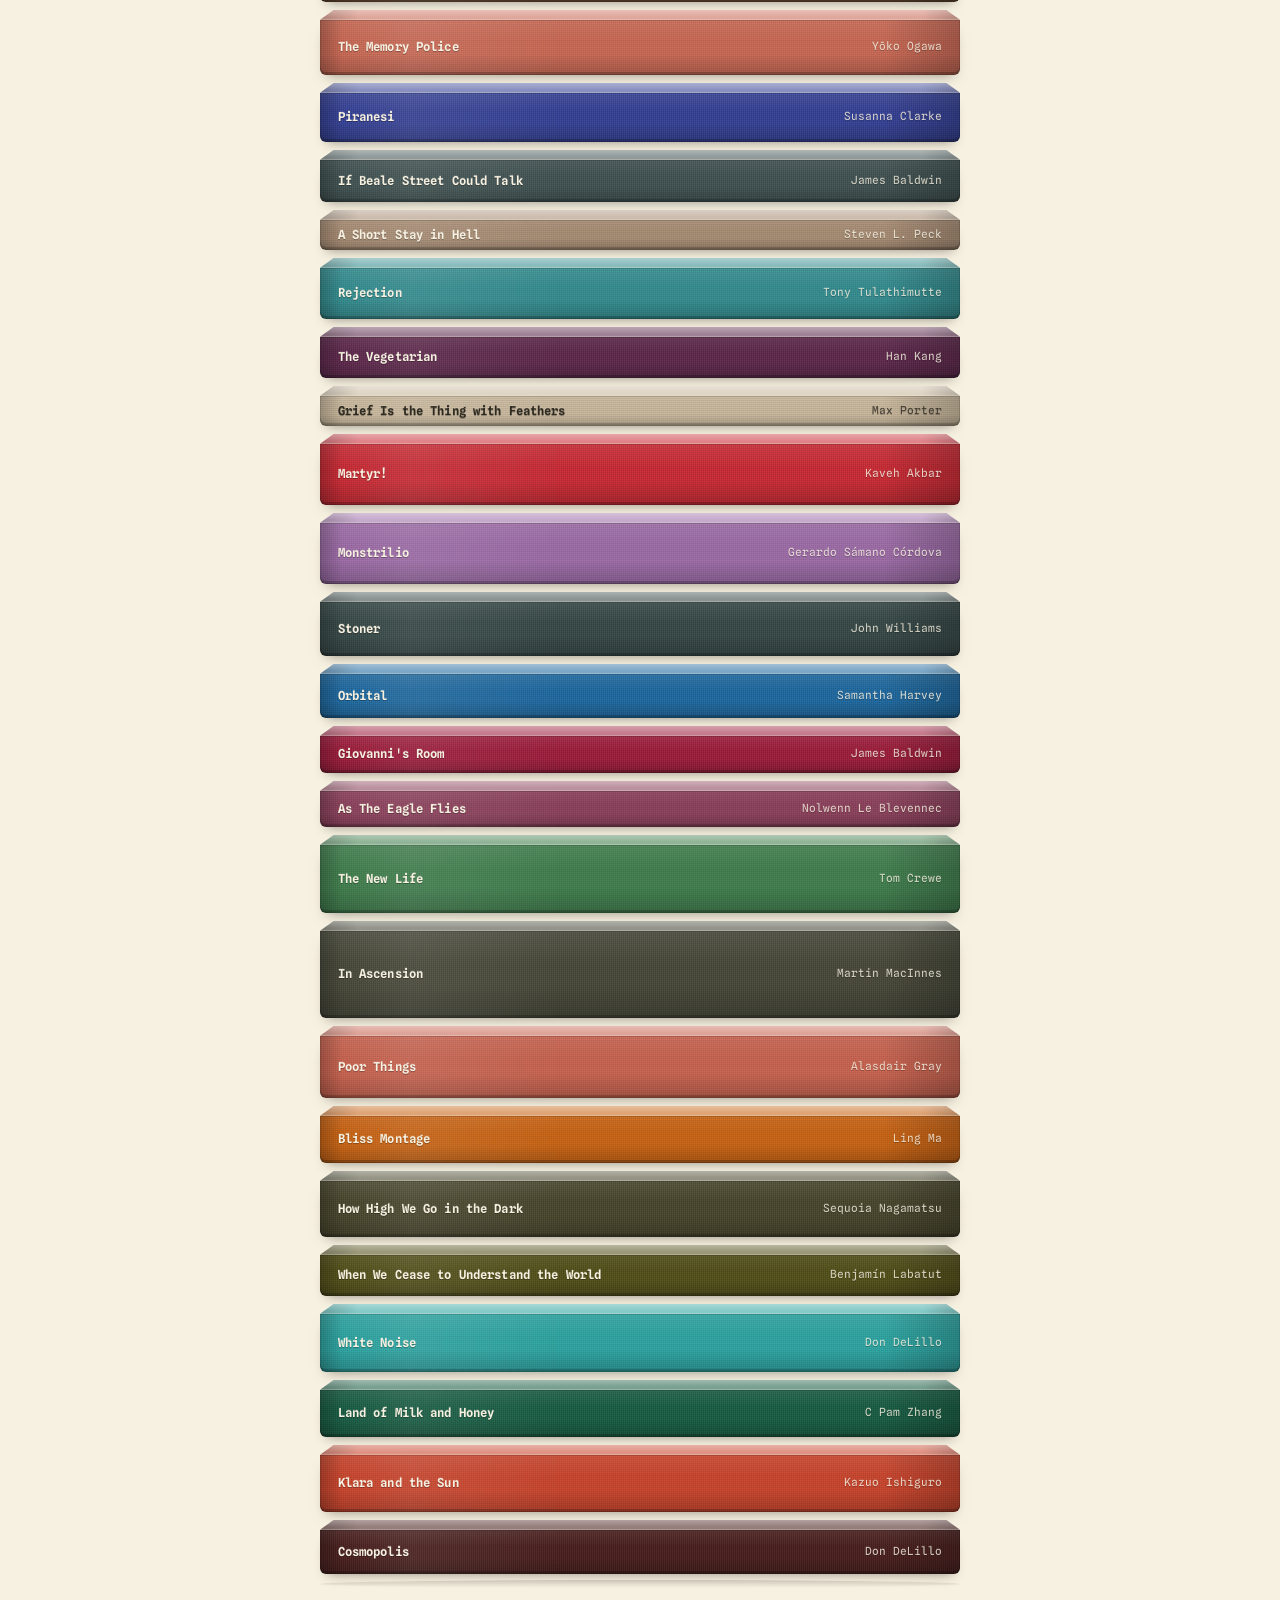
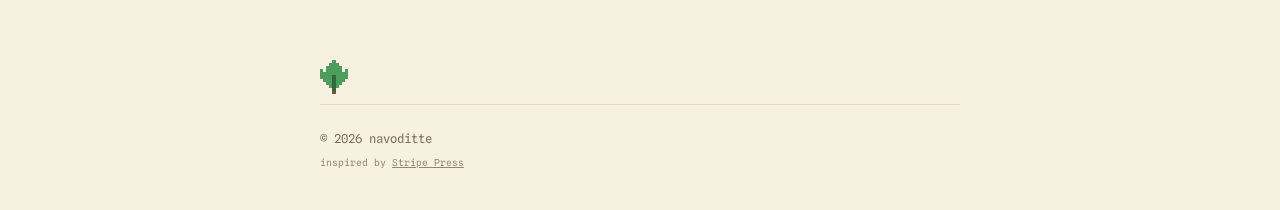
==== commit 5a75fcdc: "Books page: phone controls at 12px, tagline update Co-Authored-By: Claude Sonnet 5.5 <noreply@anthro" ====
--- a/blog/index.html
+++ b/blog/index.html
@@ -44,7 +44,7 @@
 
     <main>
       <h1>Books</h1>
-      <p class="tagline">Books I've read.</p>
+      <p class="tagline">Books I've read in the last couple of years.</p>
 
       <section class="charts" aria-label="Reading stats" hidden>
         <figure class="chart">
--- a/css/reviews.css
+++ b/css/reviews.css
@@ -293,8 +293,8 @@
 }
 
 .stack {
-  --weave-coarse: url("data:image/svg+xml,%3Csvg xmlns='http://www.w3.org/2000/svg' width='6' height='6'%3E%3Crect width='6' height='1' fill='%23000' fill-opacity='.06'/%3E%3Crect width='1' height='6' fill='%23fff' fill-opacity='.05'/%3E%3C/svg%3E");
-  --weave: url("data:image/svg+xml,%3Csvg xmlns='http://www.w3.org/2000/svg' width='4' height='4'%3E%3Crect width='4' height='1' fill='%23000' fill-opacity='.06'/%3E%3Crect width='1' height='4' fill='%23fff' fill-opacity='.05'/%3E%3C/svg%3E");
+  --weave-coarse: url("data:image/svg+xml,%3Csvg xmlns='http://www.w3.org/2000/svg' width='2' height='2'%3E%3Crect width='2' height='1' fill='%23000' fill-opacity='.07'/%3E%3Crect width='1' height='2' fill='%23fff' fill-opacity='.05'/%3E%3C/svg%3E");
+  --weave: url("data:image/svg+xml,%3Csvg xmlns='http://www.w3.org/2000/svg' width='2' height='2'%3E%3Crect width='2' height='1' fill='%23000' fill-opacity='.07'/%3E%3Crect width='1' height='2' fill='%23fff' fill-opacity='.05'/%3E%3C/svg%3E");
 
   display: flex;
   flex-direction: column;
@@ -364,8 +364,8 @@
 }
 
 /* materials */
-.spine.t-cloth { --tex-a: var(--weave); --tex-size: 4px 4px; --gloss: 0.06; }
-.spine.t-linen { --tex-a: var(--weave-coarse); --tex-size: 6px 6px; --gloss: 0.07; }
+.spine.t-cloth { --tex-a: var(--weave); --tex-size: 2px 2px; --gloss: 0.06; }
+.spine.t-linen { --tex-a: var(--weave-coarse); --tex-size: 2px 2px; --gloss: 0.07; }
 .spine.t-plain { --gloss: 0.08; }
 .spine.t-gloss { --gloss: 0.2; }
 
@@ -704,12 +704,12 @@
   color: var(--accent);
 }
 
-/* Phones: 16px controls (iOS zooms the page on focus below that) and a tidy grid */
+/* Phones: a tidy two-column controls grid */
 
 @media (max-width: 600px) {
   .search input {
-    font-size: 16px;
-    padding: 0.5rem 0.7rem;
+    font-size: 12px;
+    padding: 0.45rem 0.7rem;
   }
 
   .controls {
@@ -717,7 +717,7 @@
     grid-template-columns: 1.25fr 1fr;
     gap: 0.5rem;
     margin: 0.5rem 0 0.5rem;
-    font-size: 16px;
+    font-size: 12px;
   }
 
   .controls label {
@@ -727,16 +727,12 @@
   .controls select,
   .tag-btn {
     width: 100%;
-    height: 40px;
+    height: 34px;
     padding: 0 0.5rem;
     text-align: left;
     white-space: nowrap;
   }
 
-  .hide-sm {
-    display: none;
-  }
-
   .view-toggle {
     grid-column: 1 / -1;
     margin-left: 0;
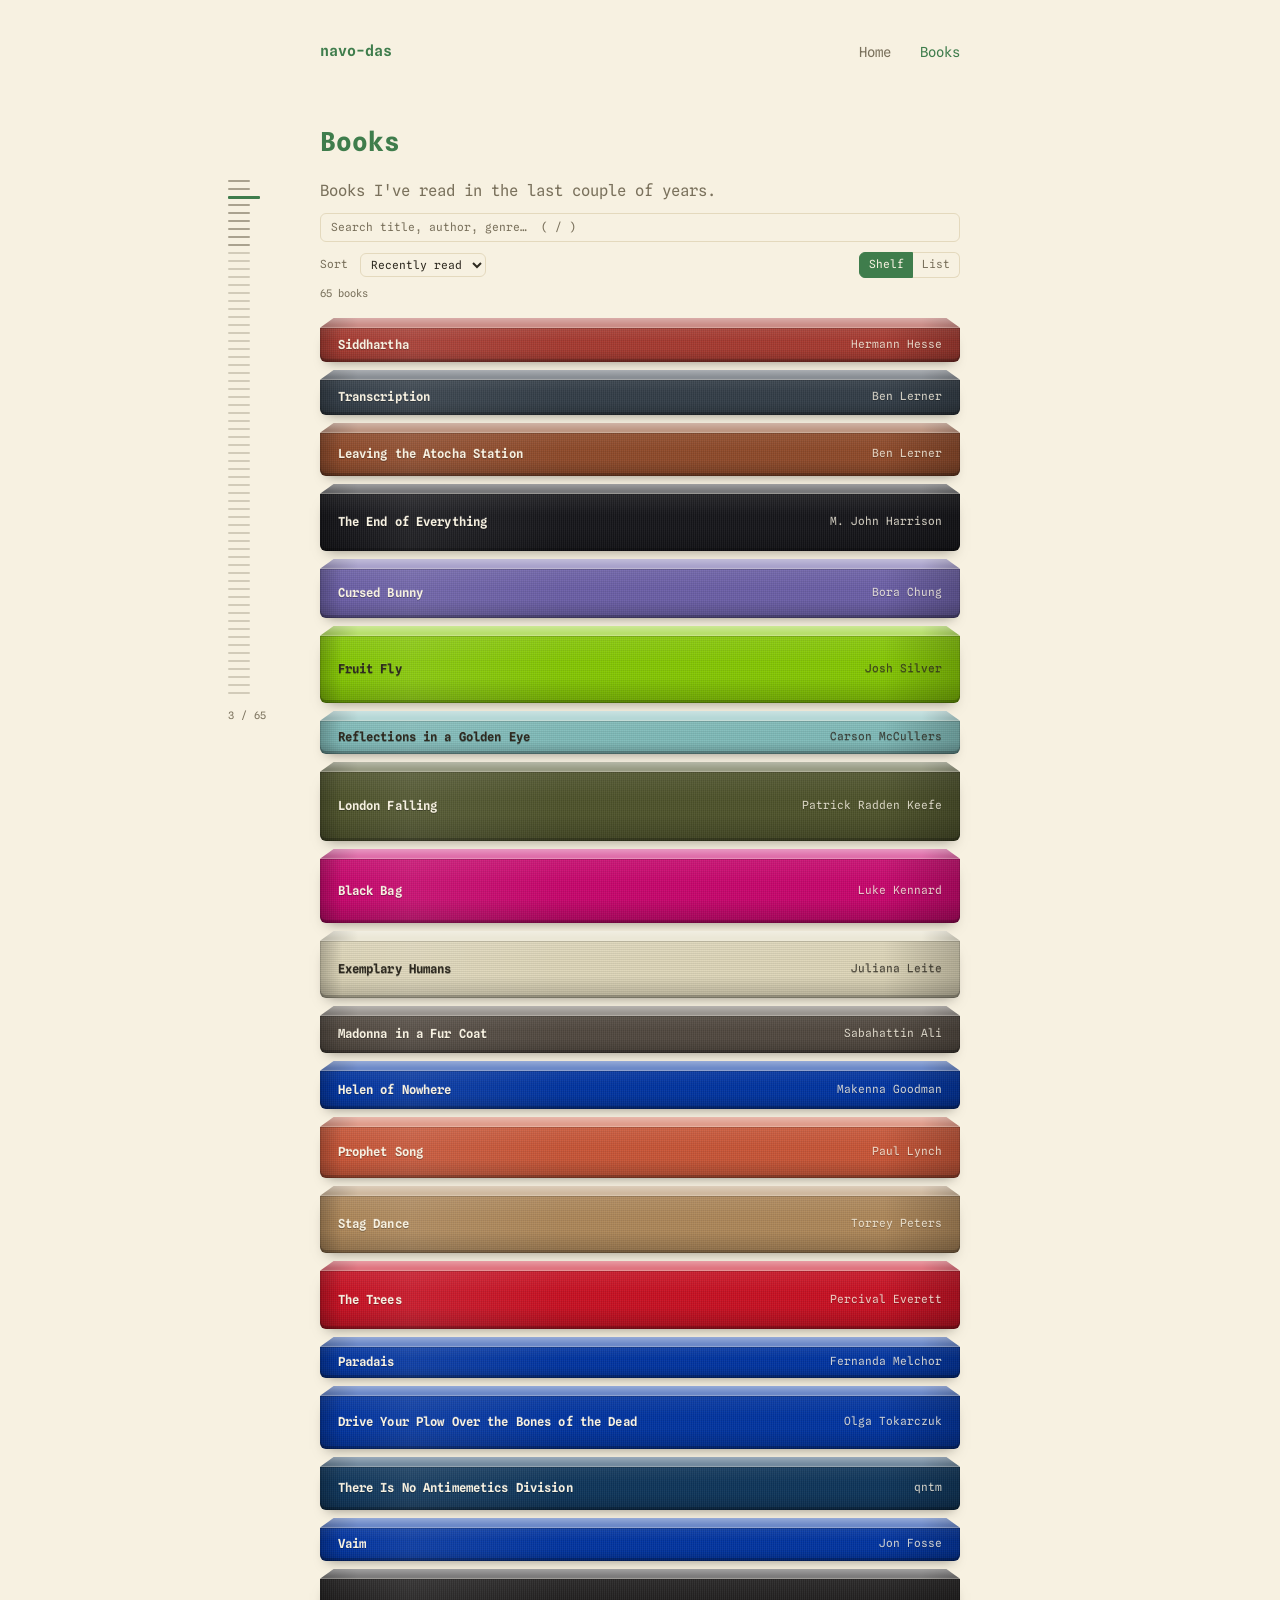
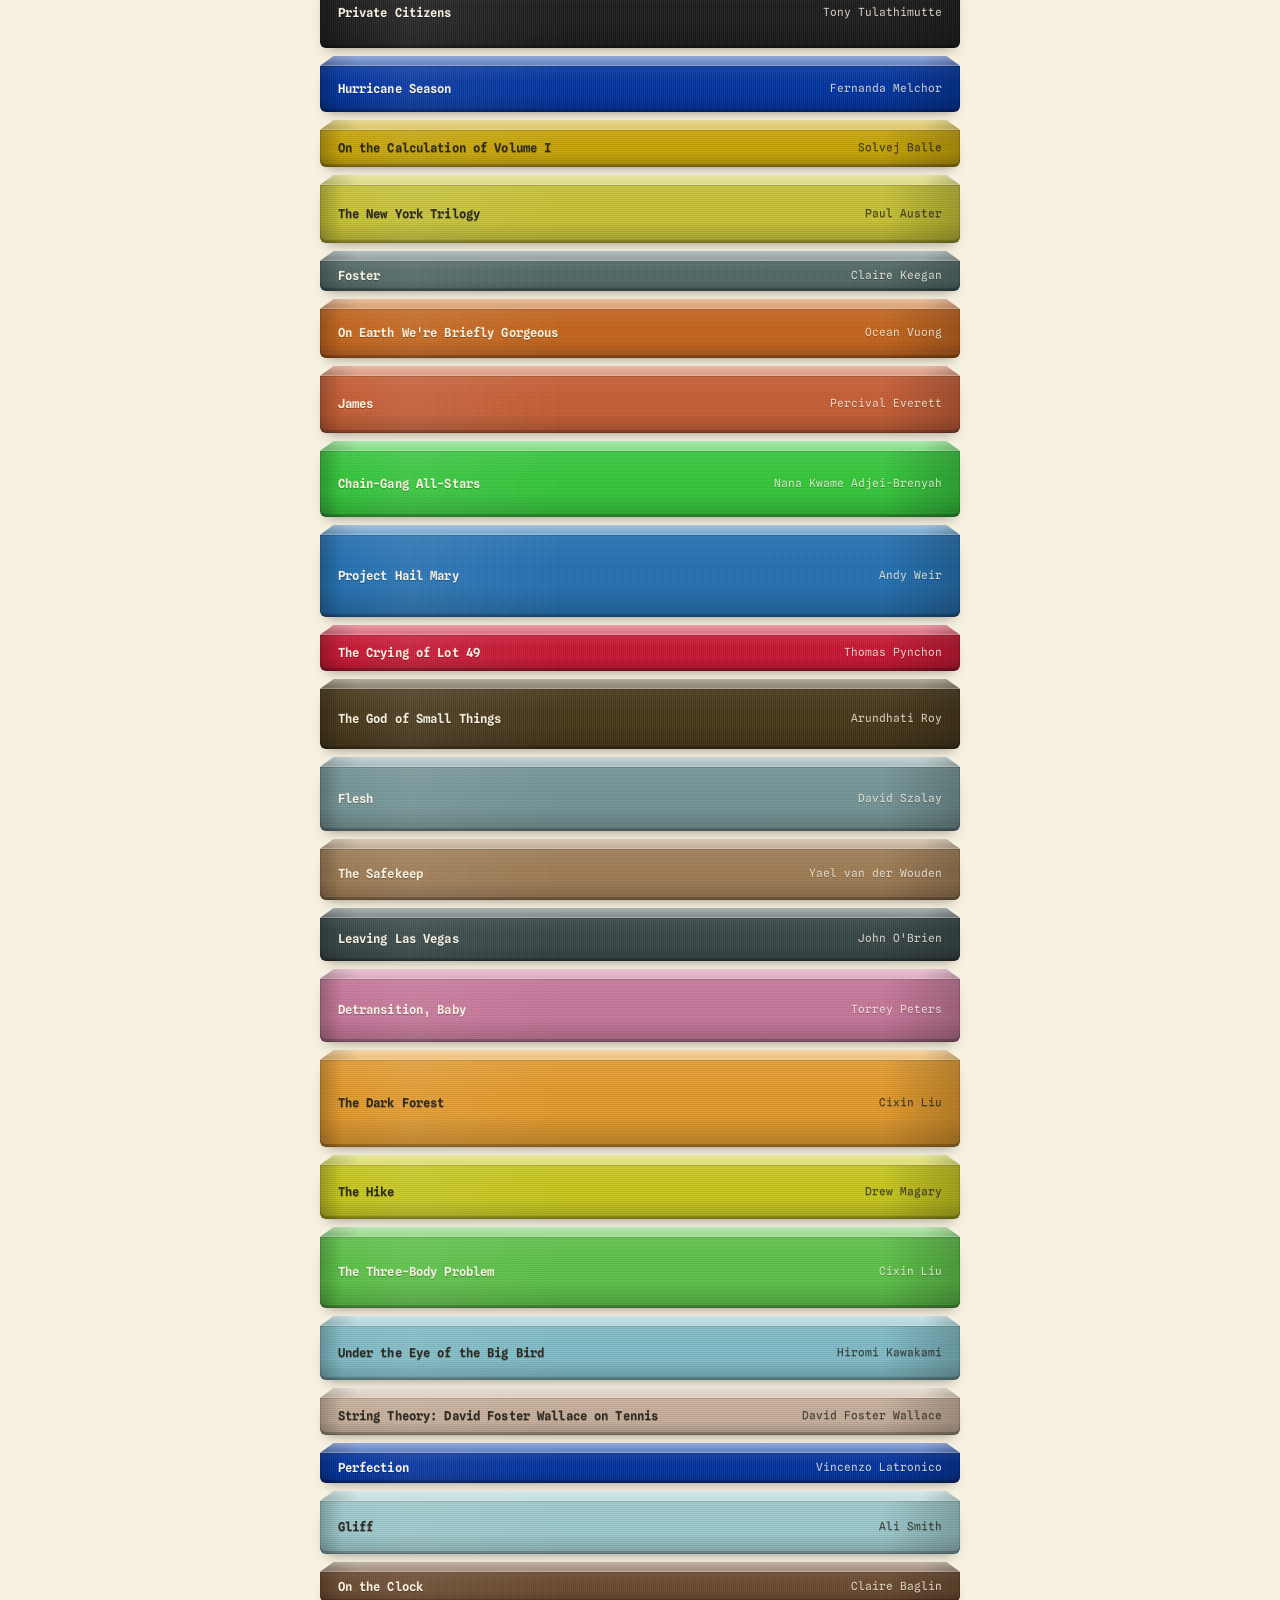
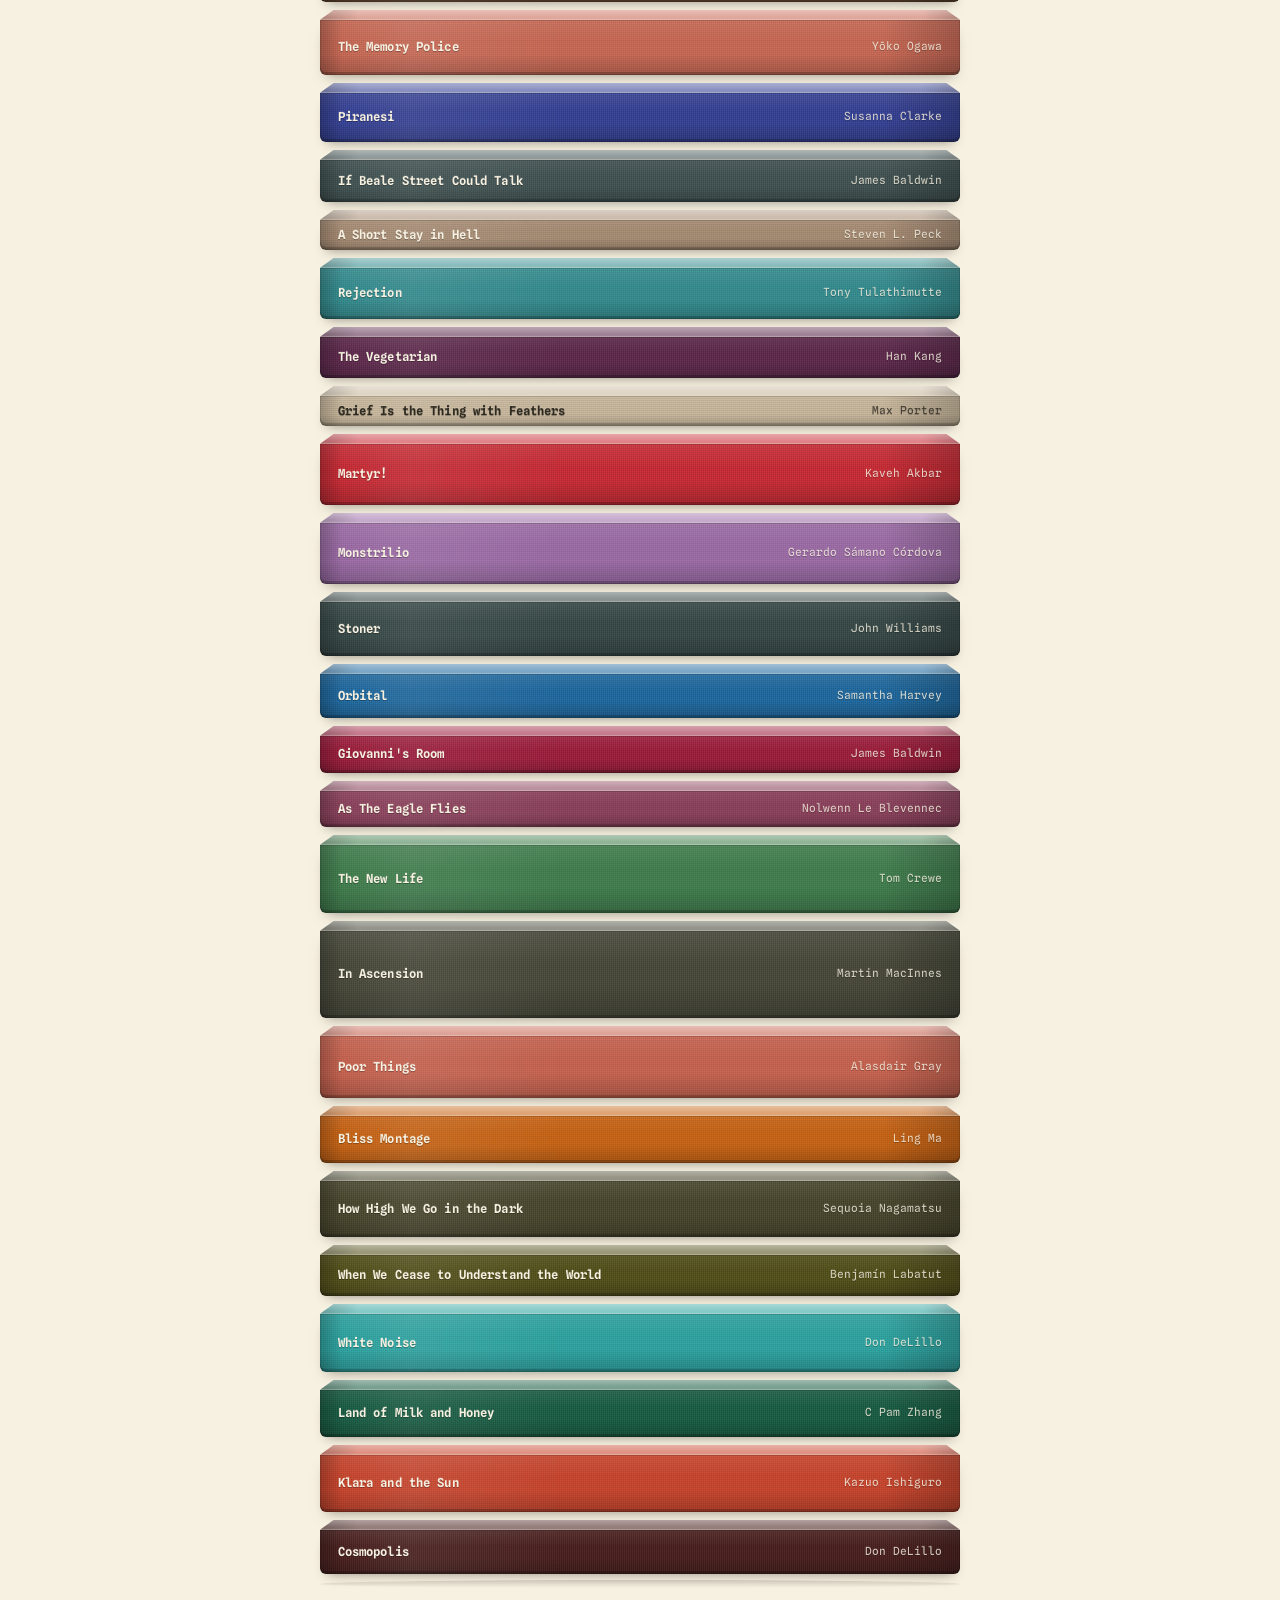
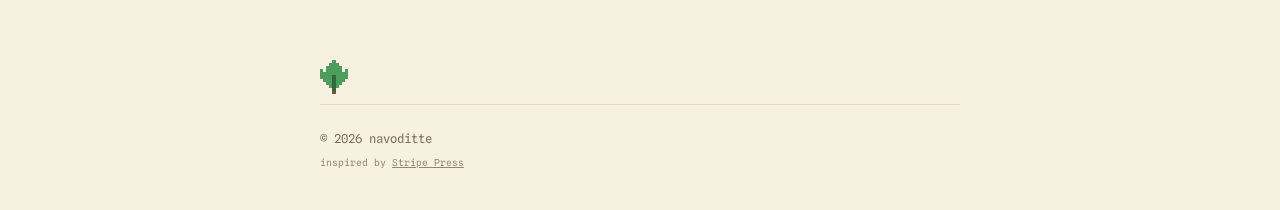
==== commit 364d0c6e: "Remove the genre filter Tags stay in the data and in search; sidebar tags are plain labels.  Co-Auth" ====
--- a/blog/index.html
+++ b/blog/index.html
@@ -64,18 +64,6 @@
       <div class="controls">
         <label for="sort">Sort</label>
         <select id="sort"></select>
-        <div class="tag-menu" id="tag-menu" hidden>
-          <button type="button" class="tag-btn" id="tag-btn" aria-haspopup="true" aria-expanded="false" aria-controls="tag-panel">
-            Genre<span class="hide-sm"> / theme</span> <span class="tag-badge" id="tag-badge"></span> <span aria-hidden="true">▾</span>
-          </button>
-          <div class="tag-panel" id="tag-panel" hidden role="group" aria-label="Filter by genre or theme (books must have all selected)">
-            <div class="tag-panel-head">
-              <span>Must have all selected</span>
-              <button type="button" class="tag-clear" id="tag-clear" hidden>Clear</button>
-            </div>
-            <div class="tag-list" id="tag-list"></div>
-          </div>
-        </div>
         <div class="view-toggle" id="views" role="group" aria-label="View">
           <button type="button" data-view="shelf" aria-pressed="true">Shelf</button>
           <button type="button" data-view="list" aria-pressed="false">List</button>
--- a/css/reviews.css
+++ b/css/reviews.css
@@ -95,119 +95,14 @@
   cursor: pointer;
 }
 
-.chip:hover,
-.chip.on {
-  color: var(--accent);
-  border-color: var(--accent);
-}
-
-.chip.on {
-  background: rgba(63, 125, 76, 0.1);
+.chip.static {
+  cursor: default;
 }
 
 .count {
   color: var(--muted);
   font-size: 0.65rem;
   margin: 0 0 0.9rem;
-}
-
-/* Tag multiselect */
-
-.tag-menu {
-  position: relative;
-}
-
-.tag-btn {
-  font: inherit;
-  color: var(--text);
-  background: var(--bg);
-  border: 1px solid var(--border);
-  border-radius: 6px;
-  padding: 0.2rem 0.5rem;
-  cursor: pointer;
-}
-
-.tag-btn:hover,
-.tag-btn:focus-visible,
-.tag-btn.active {
-  border-color: var(--accent);
-  outline: none;
-}
-
-.tag-badge:not(:empty) {
-  display: inline-block;
-  min-width: 1.3em;
-  padding: 0 0.3em;
-  margin: 0 0.1em;
-  text-align: center;
-  color: var(--bg);
-  background: var(--accent);
-  border-radius: 999px;
-  font-size: 0.667rem;
-}
-
-.tag-panel {
-  position: absolute;
-  top: calc(100% + 4px);
-  left: 0;
-  z-index: 40;
-  width: min(280px, calc(100vw - 3rem));
-  background: var(--bg);
-  border: 1px solid var(--border);
-  border-radius: 8px;
-  box-shadow: 0 8px 24px rgba(46, 42, 32, 0.12);
-}
-
-.tag-panel-head {
-  display: flex;
-  justify-content: space-between;
-  align-items: center;
-  padding: 0.5rem 0.75rem;
-  color: var(--muted);
-  font-size: 0.667rem;
-  border-bottom: 1px solid var(--border);
-}
-
-.tag-clear {
-  font: inherit;
-  font-size: 0.667rem;
-  color: var(--accent);
-  background: none;
-  border: 0;
-  padding: 0;
-  cursor: pointer;
-  text-decoration: underline;
-}
-
-.tag-list {
-  max-height: 260px;
-  overflow-y: auto;
-  padding: 0.25rem 0;
-}
-
-.tag-option {
-  display: flex;
-  align-items: center;
-  gap: 0.6rem;
-  padding: 0.3rem 0.75rem;
-  cursor: pointer;
-}
-
-.tag-option:hover {
-  background: rgba(63, 125, 76, 0.08);
-}
-
-.tag-option input {
-  accent-color: var(--accent);
-}
-
-.tag-name {
-  flex: 1;
-}
-
-.tag-count {
-  color: var(--muted);
-  font-size: 0.667rem;
 }
 
 /* Charts */
@@ -714,7 +609,7 @@
 
   .controls {
     display: grid;
-    grid-template-columns: 1.25fr 1fr;
+    grid-template-columns: 1fr;
     gap: 0.5rem;
     margin: 0.5rem 0 0.5rem;
     font-size: 12px;
@@ -724,8 +619,8 @@
     display: none;
   }
 
-  .controls select,
-  .tag-btn {
+  .controls select {
+    grid-column: 1 / -1;
     width: 100%;
     height: 34px;
     padding: 0 0.5rem;
@@ -743,16 +638,6 @@
     padding: 0.4rem 0.6rem;
   }
 
-  .tag-menu {
-    min-width: 0;
-  }
-
-  .tag-panel {
-    left: auto;
-    right: 0;
-  }
-
-  .tag-option {
-    padding: 0.5rem 0.75rem;
-  }
-}
+
+
+}
